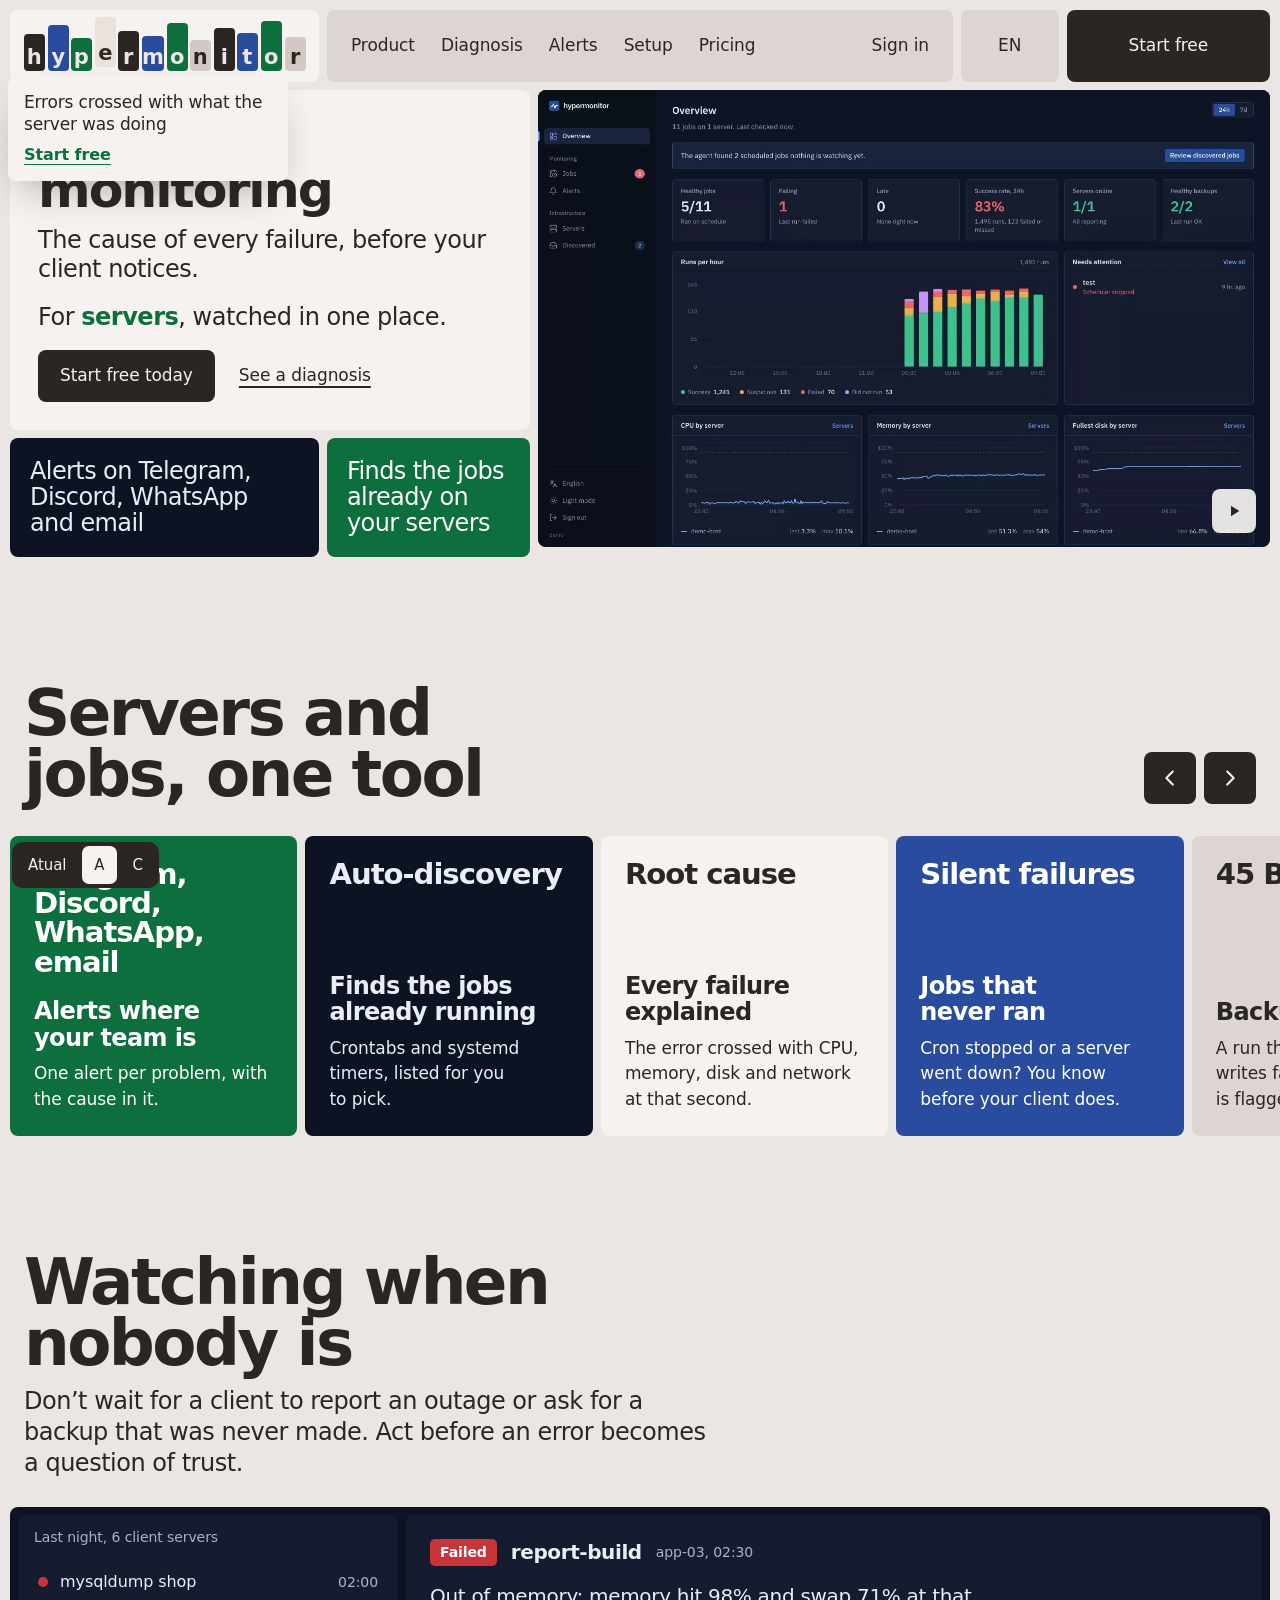
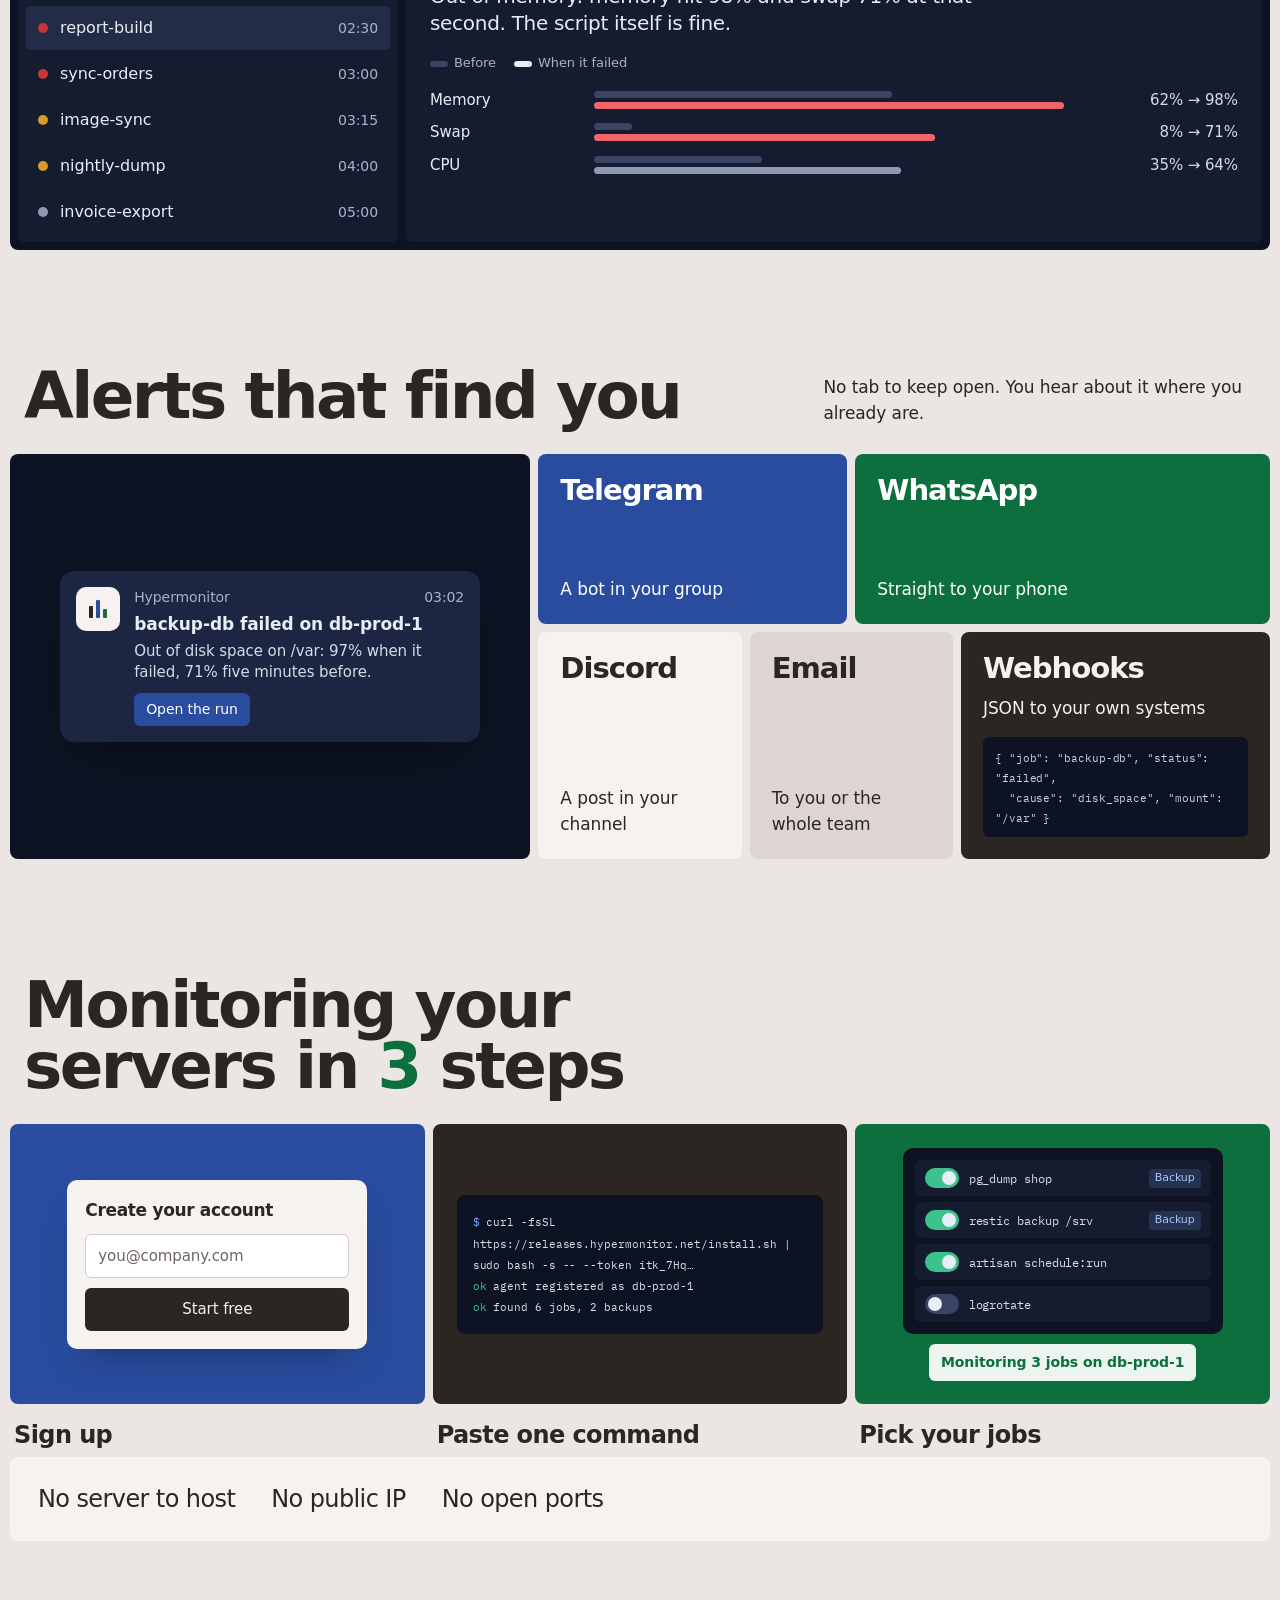
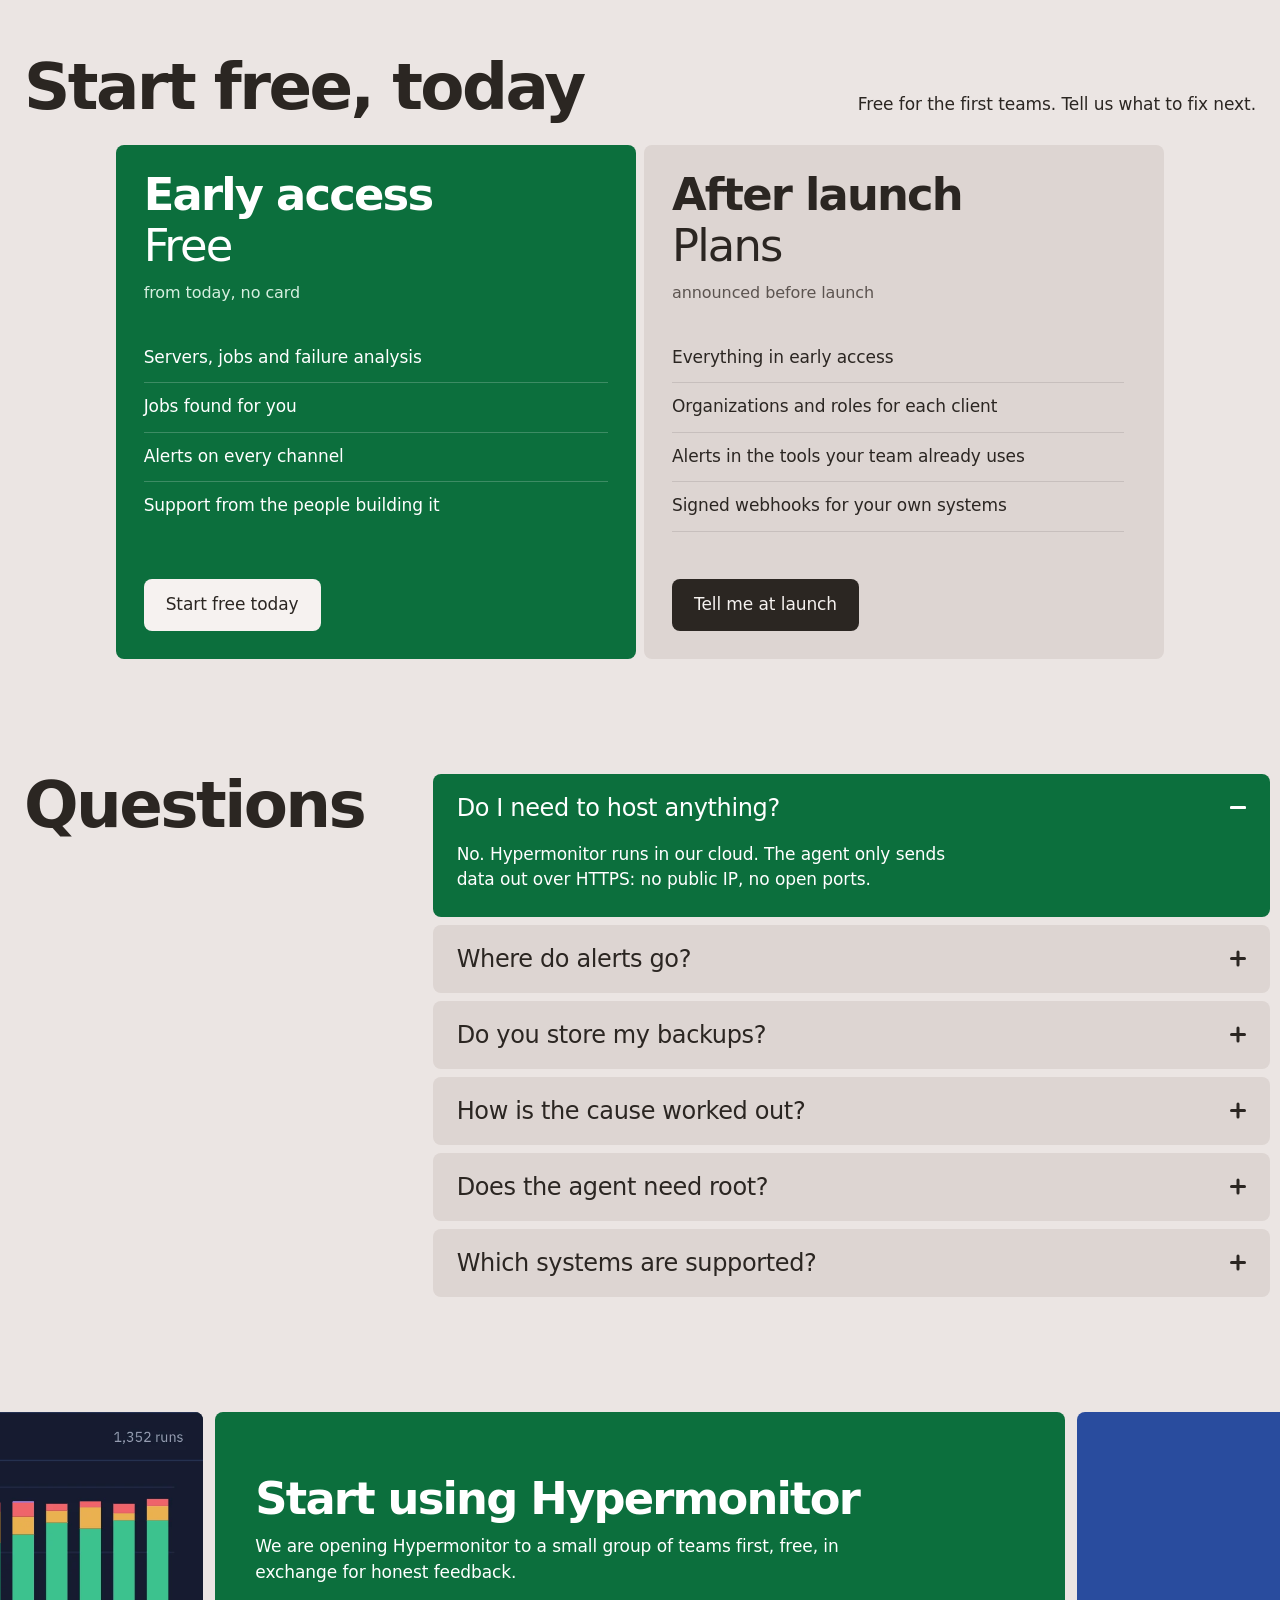
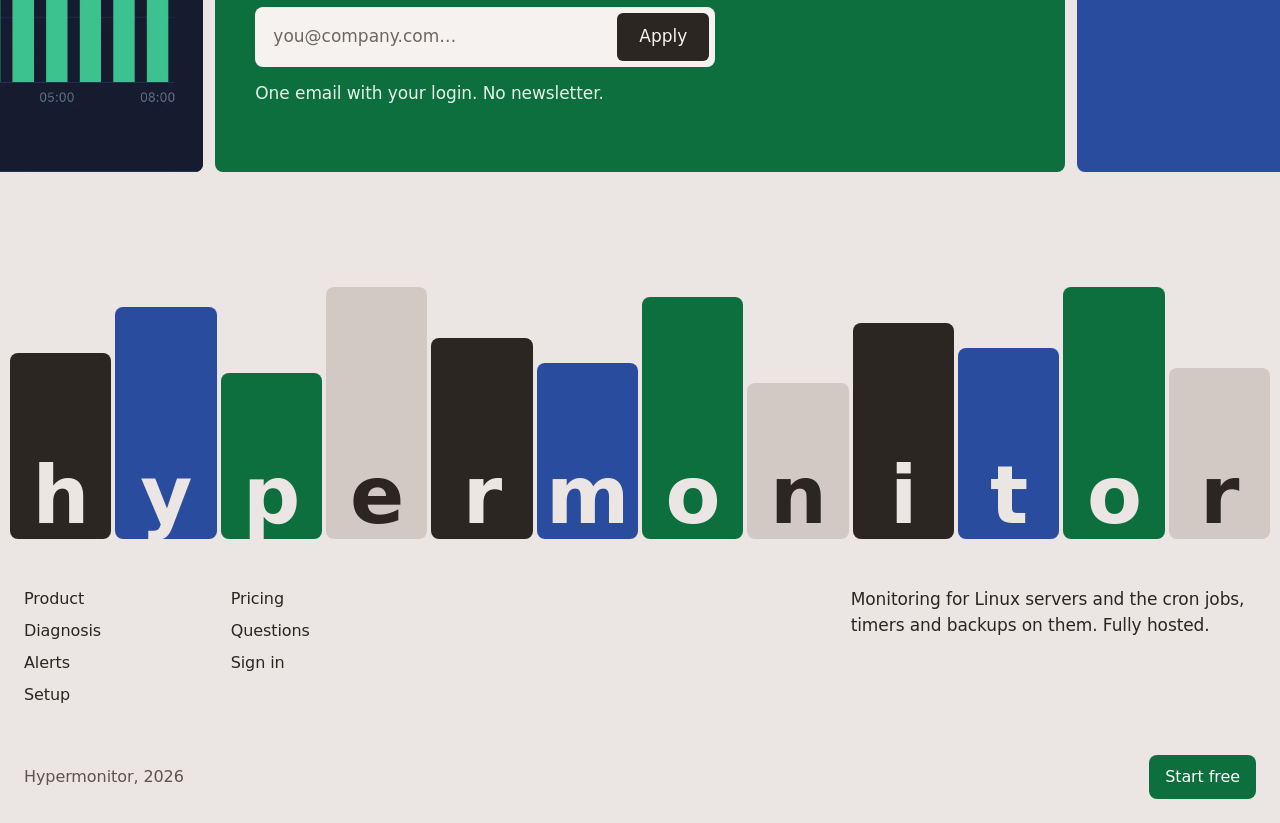
==== a/index.html @ d0857d55 "Add hero versions A and C for comparison, rework the setup title /a/ and /c/ show the block logo in " ====
<!doctype html>
<html lang="en">
<head>
  <meta charset="utf-8">
  <meta name="viewport" content="width=device-width, initial-scale=1, viewport-fit=cover">
  <title data-i18n="meta.title">Hypermonitor: server and cron monitoring that tells you why</title>
  <meta name="description" data-i18n-attr="content:meta.description" content="Hypermonitor watches your Linux servers and the cron jobs, timers and backups on them, and when a job fails it tells you why. Fully hosted, alerts wherever you are.">
  <meta name="theme-color" content="#ebe5e3">
  <meta property="og:type" content="website">
  <meta property="og:site_name" content="Hypermonitor">
  <meta property="og:url" content="https://hypermonitor.net/">
  <meta property="og:title" content="Hypermonitor: smart monitoring for servers, cron jobs and backups">
  <meta property="og:description" content="Watches your Linux servers and the cron jobs, timers and backups on them, and when a job fails it tells you why.">
  <meta property="og:image" content="https://hypermonitor.net/assets/social/og.png">
  <meta property="og:image:width" content="1200">
  <meta property="og:image:height" content="630">
  <meta property="og:image:alt" content="The hypermonitor block logo above the words Smart monitoring.">
  <meta name="twitter:card" content="summary_large_image">
  <link rel="icon" href="/assets/brand/hypermonitor-mark.svg" type="image/svg+xml">
  <link rel="canonical" href="https://hypermonitor.net/">
  <link rel="alternate" hreflang="en" href="https://hypermonitor.net/?lang=en">
  <link rel="alternate" hreflang="pt-BR" href="https://hypermonitor.net/?lang=pt-BR">
  <link rel="alternate" hreflang="es" href="https://hypermonitor.net/?lang=es">
  <link rel="alternate" hreflang="x-default" href="https://hypermonitor.net/">
  <link rel="preconnect" href="https://api.fontshare.com">
  <link rel="preconnect" href="https://cdn.fontshare.com" crossorigin>
  <link href="https://api.fontshare.com/v2/css?f[]=switzer@400,500,600&display=swap" rel="stylesheet">
  <link rel="preconnect" href="https://fonts.googleapis.com">
  <link rel="preconnect" href="https://fonts.gstatic.com" crossorigin>
  <link href="https://fonts.googleapis.com/css2?family=IBM+Plex+Mono:wght@400;500&display=swap" rel="stylesheet"><!-- taste-skill-ignore: Plex Mono is used only for literal code -->
  <link rel="stylesheet" href="/styles.css">
  <script>document.documentElement.classList.add('js')</script>
  <script src="/i18n.js"></script>
  <meta name="robots" content="noindex">
  <link rel="stylesheet" href="/assets/variants.css">
</head>
<body>
<a class="skip" href="#main" data-i18n="nav.skip">Skip to content</a>

<header class="board board--hero hv hv--a" id="top">
  <div class="t t--logo-nav">
    <div class="blocks blocks--nav" data-tip-side="below" id="hero-blocks" role="group" aria-label="Hypermonitor" translate="no">
      <button type="button" style="--i:0;--h:.74" data-tip="0">h</button><button type="button" style="--i:1;--h:.92" data-tip="1">y</button><button type="button" style="--i:2;--h:.66" data-tip="2">p</button><button type="button" style="--i:3;--h:1" data-tip="3">e</button><button type="button" style="--i:4;--h:.8" data-tip="4">r</button><button type="button" style="--i:5;--h:.7" data-tip="5">m</button><button type="button" style="--i:6;--h:.96" data-tip="6">o</button><button type="button" style="--i:7;--h:.62" data-tip="7">n</button><button type="button" style="--i:8;--h:.86" data-tip="8">i</button><button type="button" style="--i:9;--h:.76" data-tip="9">t</button><button type="button" style="--i:10;--h:1" data-tip="10">o</button><button type="button" style="--i:11;--h:.68" data-tip="11">r</button>
    </div>
    <div class="tip" id="tip" role="status" aria-live="polite" hidden>
      <p class="tip__text" id="tip-text"></p>
      <a class="tip__link" href="#start" data-i18n="cta.start">Start free</a>
    </div>
  </div>
  <nav class="t t--nav" aria-label="Main" data-i18n-attr="aria-label:nav.label">
    <a href="#features" data-i18n="nav.product">Product</a>
    <a href="#diagnosis" data-i18n="nav.diagnosis">Diagnosis</a>
    <a href="#alerts" data-i18n="nav.alerts">Alerts</a>
    <a href="#setup" data-i18n="nav.setup">Setup</a>
    <a href="#pricing" data-i18n="nav.pricing">Pricing</a>
    <a class="t--signin" href="https://app.hypermonitor.net/login" data-i18n="nav.signin">Sign in</a>
  </nav>
  <label class="t t--lang">
    <span class="sr-only" data-i18n="nav.language">Language</span>
    <select id="lang" aria-label="Language" data-i18n-attr="aria-label:nav.language">
      <option value="en">EN</option>
      <option value="pt-BR">PT</option>
      <option value="es">ES</option>
    </select>
  </label>
  <a class="t t--action" href="#start" data-i18n="cta.start">Start free</a>


  <div class="t t--intro">
    <h1 class="intro__title" data-i18n="hero.title">Smart monitoring</h1>
    <p class="intro__punch" data-i18n="hero.punch">The cause of every failure, before your client notices.</p>
    <p class="intro__sub"><span data-i18n="hero.subA">For</span> <span class="rotator" aria-hidden="true"><span class="rotator__word" id="rotator">servers</span></span><span class="sr-only" data-i18n="hero.subList">servers, scheduled jobs, timers and backups</span><span data-i18n="hero.subB">, watched in one place.</span></p>
    <div class="intro__actions">
      <a class="btn btn--ink" href="#start" data-i18n="cta.startToday">Start free today</a>
      <a class="intro__link" href="#diagnosis" data-i18n="hero.see">See a diagnosis</a>
    </div>
  </div>
  <p class="t t--dark" data-i18n="hero.one">Alerts on Telegram, Discord, WhatsApp and email</p>
  <p class="t t--accent" data-i18n="hero.two">Finds the jobs already on your servers</p>

  <figure class="t t--video">
    <video id="tour" src="/assets/video/tour.mp4" poster="/assets/video/tour-poster.webp" width="1440" height="900" autoplay muted loop playsinline preload="metadata" aria-label="A tour of Hypermonitor: the overview, a server’s metrics, the jobs list and the analysis of a failed run." data-i18n-attr="aria-label:hero.videoLabel"></video>
    <button type="button" class="video__toggle" id="tour-toggle" aria-pressed="false" data-label-pause="Pause the tour" data-label-play="Play the tour" aria-label="Pause the tour">
      <svg class="i-pause" viewBox="0 0 24 24" aria-hidden="true"><rect x="6" y="5" width="4" height="14" rx="1"/><rect x="14" y="5" width="4" height="14" rx="1"/></svg>
      <svg class="i-play" viewBox="0 0 24 24" aria-hidden="true"><path d="M8 5v14l11-7z"/></svg>
    </button>
  </figure>
</header>

<main id="main">

<section class="features" id="features" aria-labelledby="features-title">
  <div class="features__head">
    <h2 class="features__title" id="features-title" data-i18n="features.title">Servers and jobs, one tool</h2>
    <div class="carousel__nav">
      <button type="button" class="carousel__btn" data-dir="-1" aria-controls="carousel" aria-label="Previous" data-i18n-attr="aria-label:features.prev"><svg viewBox="0 0 24 24" aria-hidden="true"><path d="M15 5l-7 7 7 7"/></svg></button>
      <button type="button" class="carousel__btn" data-dir="1" aria-controls="carousel" aria-label="Next" data-i18n-attr="aria-label:features.next"><svg viewBox="0 0 24 24" aria-hidden="true"><path d="M9 5l7 7-7 7"/></svg></button>
    </div>
  </div>
  <ul class="carousel" id="carousel" tabindex="0" aria-label="Features" data-i18n-attr="aria-label:features.label">
    <li class="slide slide--accent"><p class="slide__fact" data-i18n="f1.f">Telegram, Discord, WhatsApp, email</p><h3 data-i18n="f1.t">Alerts where your team is</h3><p data-i18n="f1.d">One alert per problem, with the cause in it.</p></li>
    <li class="slide slide--night"><p class="slide__fact" data-i18n="f2.f">Auto-discovery</p><h3 data-i18n="f2.t">Finds the jobs already running</h3><p data-i18n="f2.d">Crontabs and systemd timers, listed for you to pick.</p></li>
    <li class="slide slide--paper"><p class="slide__fact" data-i18n="f3.f">Root cause</p><h3 data-i18n="f3.t">Every failure explained</h3><p data-i18n="f3.d">The error crossed with CPU, memory, disk and network at that second.</p></li>
    <li class="slide slide--navy"><p class="slide__fact" data-i18n="f4.f">Silent failures</p><h3 data-i18n="f4.t">Jobs that never ran</h3><p data-i18n="f4.d">Cron stopped or a server went down? You know before your client does.</p></li>
    <li class="slide slide--surface"><p class="slide__fact">45&nbsp;B</p><h3 data-i18n="f5.t">Backups that lie</h3><p data-i18n="f5.d">A run that exits 0 but writes far less than usual is flagged.</p></li>
    <li class="slide slide--paper"><p class="slide__fact" data-i18n="f6.f">Real time</p><h3 data-i18n="f6.t">Server health</h3><p data-i18n="f6.d">CPU, memory, swap, disk, I/O and network, with history.</p></li>
    <li class="slide slide--night"><p class="slide__fact" data-i18n="f7.f">1 login</p><h3 data-i18n="f7.t">Every client apart</h3><p data-i18n="f7.d">One organization per client, all under your login.</p></li>
    <li class="slide slide--surface"><p class="slide__fact" data-i18n="f8.f">No SSH</p><h3 data-i18n="f8.t">The output of every run</h3><p data-i18n="f8.d">Last lines, CPU time and memory of each run, in the browser.</p></li>
  </ul>
</section>

<section class="diag" id="diagnosis" aria-labelledby="diag-title">
  <div class="diag__head">
    <h2 id="diag-title" data-i18n="diag.title">Watching when nobody is</h2>
    <p class="diag__hook" data-i18n="diag.sub">Don’t wait for a client to report an outage or ask for a backup that was never made. Act before an error becomes a question of trust.</p>
  </div>
  <div class="diag__ui" data-ui>
    <div class="diag__list">
      <p class="diag__caption" data-i18n="diag.night">Last night, 6 client servers</p>
      <ul id="diag-runs" role="listbox" aria-label="Runs" data-i18n-attr="aria-label:diag.runs"></ul>
    </div>
    <div class="diag__pane" id="diag-pane" aria-live="polite"></div>
  </div>
</section>

<section class="alerts" id="alerts" aria-labelledby="alerts-title">
  <div class="alerts__head">
    <h2 id="alerts-title" data-i18n="alerts.title">Alerts that find you</h2>
    <p data-i18n="alerts.sub">No tab to keep open. You hear about it where you already are.</p>
  </div>
  <div class="alerts__board">
    <div class="t alerts__msg" data-ui>
      <div class="msg">
        <span class="msg__app" aria-hidden="true"><svg viewBox="0 0 24 24"><rect x="3" y="9" width="4" height="12" rx="1"/><rect x="10" y="3" width="4" height="18" rx="1"/><rect x="17" y="12" width="4" height="9" rx="1"/></svg></span>
        <div class="msg__body">
          <p class="msg__from">Hypermonitor <span>03:02</span></p>
          <p class="msg__title" data-i18n="alerts.msgTitle">backup-db failed on db-prod-1</p>
          <p class="msg__text" data-i18n="alerts.msgText">Out of disk space on /var: 97% when it failed, 71% five minutes before.</p>
          <span class="msg__btn" data-i18n="alerts.msgBtn">Open the run</span>
        </div>
      </div>
    </div>
    <div class="t alerts__ch alerts__ch--telegram"><p class="ch__name">Telegram</p><p data-i18n="alerts.telegram">A bot in your group</p></div>
    <div class="t alerts__ch alerts__ch--whatsapp"><p class="ch__name">WhatsApp</p><p data-i18n="alerts.whatsapp">Straight to your phone</p></div>
    <div class="t alerts__ch alerts__ch--discord"><p class="ch__name">Discord</p><p data-i18n="alerts.discord">A post in your channel</p></div>
    <div class="t alerts__ch alerts__ch--email"><p class="ch__name">Email</p><p data-i18n="alerts.email">To you or the whole team</p></div>
    <div class="t alerts__ch alerts__ch--hook">
      <p class="ch__name">Webhooks</p>
      <p data-i18n="alerts.hook">JSON to your own systems</p>
      <pre data-ui><code>{ "job": "backup-db", "status": "failed",
  "cause": "disk_space", "mount": "/var" }</code></pre>
    </div>
  </div>
</section>

<section class="setup" id="setup" aria-labelledby="setup-title">
  <div class="setup__head">
    <h2 id="setup-title" data-i18n="setup.title">Monitoring your servers in <span class="num">3</span> steps</h2>
  </div>
  <ol class="steps">
    <li class="step">
      <div class="step__art step__art--a" data-ui>
        <div class="ui-card">
          <p class="ui-card__title" data-i18n="setup.s1art">Create your account</p>
          <span class="ui-input">you@company.com</span>
          <span class="ui-btn" data-i18n="cta.startFree">Start free</span>
        </div>
      </div>
      <h3 data-i18n="setup.s1">Sign up</h3>
    </li>
    <li class="step">
      <div class="step__art step__art--b" data-ui>
        <pre class="term"><code><span class="term__p">$</span> curl -fsSL https://releases.hypermonitor.net/install.sh | sudo bash -s -- --token itk_7Hq…
<span class="term__ok">ok</span> agent registered as db-prod-1
<span class="term__ok">ok</span> found 6 jobs, 2 backups</code></pre>
      </div>
      <h3 data-i18n="setup.s2">Paste one command</h3>
    </li>
    <li class="step">
      <div class="step__art step__art--c" data-ui>
        <ul class="picks">
          <li><span class="pick on" aria-hidden="true"></span><code>pg_dump shop</code><span class="tag">Backup</span></li>
          <li><span class="pick on" aria-hidden="true"></span><code>restic backup /srv</code><span class="tag">Backup</span></li>
          <li><span class="pick on" aria-hidden="true"></span><code>artisan schedule:run</code></li>
          <li><span class="pick" aria-hidden="true"></span><code>logrotate</code></li>
        </ul>
        <p class="picks__done" data-i18n="setup.s3art">Monitoring 3 jobs on db-prod-1</p>
      </div>
      <h3 data-i18n="setup.s3">Pick your jobs</h3>
    </li>
  </ol>
  <ul class="nohost" aria-label="What you don’t need" data-i18n-attr="aria-label:setup.noLabel">
    <li data-i18n="setup.no1">No server to host</li>
    <li data-i18n="setup.no2">No public IP</li>
    <li data-i18n="setup.no3">No open ports</li>
  </ul>
</section>

<section class="pricing" id="pricing" aria-labelledby="pricing-title">
  <div class="pricing__head">
    <h2 id="pricing-title" data-i18n="pricing.title">Start free, today</h2>
    <p data-i18n="pricing.sub">Free for the first teams. Tell us what to fix next.</p>
  </div>
  <div class="plans">
    <div class="plan plan--early">
      <p class="plan__name" data-i18n="pricing.early">Early access</p>
      <p class="plan__price" data-i18n="pricing.free">Free</p>
      <p class="plan__period" data-i18n="pricing.fromToday">from today, no card</p>
      <ul class="plan__list">
        <li data-i18n="pricing.e1">Servers, jobs and failure analysis</li>
        <li data-i18n="pricing.e2">Jobs found for you</li>
        <li data-i18n="pricing.e3">Alerts on every channel</li>
        <li data-i18n="pricing.e4">Support from the people building it</li>
      </ul>
      <a class="btn btn--paper" href="#start" data-i18n="cta.startToday">Start free today</a>
    </div>
    <div class="plan plan--after">
      <p class="plan__name" data-i18n="pricing.after">After launch</p>
      <p class="plan__price" data-i18n="pricing.plans">Plans</p>
      <p class="plan__period" data-i18n="pricing.announced">announced before launch</p>
      <ul class="plan__list plan__list--scroll" tabindex="0" aria-label="What comes after launch" data-i18n-attr="aria-label:pricing.afterLabel">
        <li data-i18n="pricing.a1">Everything in early access</li>
        <li data-i18n="pricing.a2">Organizations and roles for each client</li>
        <li data-i18n="pricing.a3">Alerts in the tools your team already uses</li>
        <li data-i18n="pricing.a4">Signed webhooks for your own systems</li>
        <li data-i18n="pricing.a5">A public API</li>
        <li data-i18n="pricing.a6">AI-assisted failure analysis</li>
        <li data-i18n="pricing.a7">Longer metric and run history</li>
        <li data-i18n="pricing.a8">Reports you can send to your clients</li>
        <li data-i18n="pricing.a9">A free plan that stays</li>
      </ul>
      <a class="btn btn--ink" href="#start" data-i18n="pricing.notify">Tell me at launch</a>
    </div>
  </div>
</section>

<section class="faq" id="faq" aria-labelledby="faq-title">
  <h2 class="faq__title" id="faq-title" data-i18n="faq.title">Questions</h2>
  <div class="faq__list">
    <details class="qa" name="faq" open><summary data-i18n="faq.q1">Do I need to host anything?</summary><p data-i18n="faq.a1">No. Hypermonitor runs in our cloud. The agent only sends data out over HTTPS: no public IP, no open ports.</p></details>
    <details class="qa" name="faq"><summary data-i18n="faq.q2">Where do alerts go?</summary><p data-i18n="faq.a2">Telegram, Discord, WhatsApp, email or a webhook to your own systems. One alert per problem, not per run.</p></details>
    <details class="qa" name="faq"><summary data-i18n="faq.q3">Do you store my backups?</summary><p data-i18n="faq.a3">No. Only facts about each run: exit code, duration, size, file count and checksum.</p></details>
    <details class="qa" name="faq"><summary data-i18n="faq.q4">How is the cause worked out?</summary><p data-i18n="faq.a4">By rules you can read: the error line is matched to known failures and checked against the server’s metrics at the second it failed.</p></details>
    <details class="qa" name="faq"><summary data-i18n="faq.q5">Does the agent need root?</summary><p data-i18n="faq.a5">Only to install it as a service. Wrapping a job with <code>hmagent exec</code> does not.</p></details>
    <details class="qa" name="faq"><summary data-i18n="faq.q6">Which systems are supported?</summary><p data-i18n="faq.a6">Linux on amd64 for the agent. Ping URLs work from anything that can make an HTTP request.</p></details>
  </div>
</section>

<section class="close" id="start" aria-labelledby="start-title">
  <figure class="close__side close__side--img">
    <img src="/assets/shots/f-runs.webp" width="1517" height="604" loading="lazy" alt="" >
  </figure>
  <div class="close__main">
    <h2 id="start-title" data-i18n="close.title">Start using Hypermonitor</h2>
    <p data-i18n="close.sub">We are opening Hypermonitor to a small group of teams first, free, in exchange for honest feedback.</p>
    <form class="field" id="start-form" action="https://formspree.io/f/mrpedlnw" method="post">
      <label class="sr-only" for="start-email" data-i18n="close.email">Work email</label>
      <input id="start-email" name="email" type="email" required autocomplete="email" placeholder="you@company.com…" spellcheck="false" data-i18n-attr="placeholder:close.placeholder">
      <input class="sr-only" name="_gotcha" type="text" tabindex="-1" autocomplete="off" aria-hidden="true">
      <button type="submit" data-i18n="close.apply">Apply</button>
    </form>
    <p class="close__after" id="start-after" aria-live="polite" data-i18n="close.after">One email with your login. No newsletter.</p>
  </div>
  <div class="close__side close__side--flat"></div>
</section>

</main>

<footer class="foot">
  <p class="blocks blocks--foot" aria-label="hypermonitor" translate="no"><span style="--i:0;--h:.74">h</span><span style="--i:1;--h:.92">y</span><span style="--i:2;--h:.66">p</span><span style="--i:3;--h:1">e</span><span style="--i:4;--h:.8">r</span><span style="--i:5;--h:.7">m</span><span style="--i:6;--h:.96">o</span><span style="--i:7;--h:.62">n</span><span style="--i:8;--h:.86">i</span><span style="--i:9;--h:.76">t</span><span style="--i:10;--h:1">o</span><span style="--i:11;--h:.68">r</span></p>
  <div class="foot__links">
    <nav aria-label="Product" data-i18n-attr="aria-label:nav.product"><a href="#features" data-i18n="nav.product">Product</a><a href="#diagnosis" data-i18n="nav.diagnosis">Diagnosis</a><a href="#alerts" data-i18n="nav.alerts">Alerts</a><a href="#setup" data-i18n="nav.setup">Setup</a></nav>
    <nav aria-label="Help" data-i18n-attr="aria-label:nav.help"><a href="#pricing" data-i18n="nav.pricing">Pricing</a><a href="#faq" data-i18n="faq.title">Questions</a><a href="https://app.hypermonitor.net/login" data-i18n="nav.signin">Sign in</a></nav>
    <p class="foot__what" data-i18n="foot.what">Monitoring for Linux servers and the cron jobs, timers and backups on them. Fully hosted.</p>
  </div>
  <div class="foot__last">
    <p>Hypermonitor, 2026</p>
    <a class="btn btn--accent btn--small" href="#start" data-i18n="cta.start">Start free</a>
  </div>
</footer>

<nav class="vswitch" aria-label="Versions"><a href="/">Atual</a><a href="/a/" aria-current="page">A</a><a href="/c/">C</a></nav>
<script src="/main.js" defer></script>
</body>
</html>
---- styles.css ----
/* Hypermonitor landing. Direction: "The well-kept board" (tasteskill seed 1194518686).
   Filled tiles, 8px gaps, one radius. The block wordmark (each letter in a bar of its own height,
   like a run in a chart) is the brand mark. */

:root {
  --bg: #ebe5e3;
  --paper: #f6f2f0;
  --surface: #ddd5d2;
  --surface-2: #d2c9c5;
  --stone: #d2c9c5;
  --ink: #2b2622;
  --muted: #5c5450;
  --accent: #0c6f3d;
  --accent-strong: #095a31;
  --accent-ink: #ffffff;
  --navy: #294c9e;
  --night: #0d1322;
  --night-2: #151c30;
  --night-ink: #e9edf5;
  --red: #c9343a;
  --amber: #8f5b08;

  --step-body: 17px;
  --step-h3: 24px;
  --step-lead: clamp(1.375rem, 1.1rem + 0.9vw, 2rem);
  --step-head: clamp(2.25rem, 1.3rem + 3.4vw, 4.25rem);

  --gap: 8px;
  --edge: 10px;
  --radius: 8px;
  --section: clamp(88px, 9vw, 150px);

  --ease-out: cubic-bezier(0.22, 1, 0.36, 1);
  --t-press: 140ms;
  --t-hover: 180ms;
  --t-ui: 240ms;

  --sans: "Switzer", system-ui, -apple-system, "Segoe UI", sans-serif;
  --mono: "IBM Plex Mono", ui-monospace, "SFMono-Regular", Menlo, monospace; /* taste-skill-ignore: only literal code */
}

*, *::before, *::after { box-sizing: border-box; }
html { -webkit-text-size-adjust: 100%; scroll-behavior: smooth; -webkit-tap-highlight-color: transparent; }
body {
  margin: 0;
  background: var(--bg);
  color: var(--ink);
  font: 400 var(--step-body) / 1.5 var(--sans);
  letter-spacing: -0.005em;
  -webkit-font-smoothing: antialiased;
  touch-action: manipulation;
  overflow-x: hidden;
}
img, video { display: block; max-width: 100%; height: auto; }
h1, h2, h3, p, figure, ul, ol, pre { margin: 0; }
ul, ol { padding: 0; list-style: none; }
a { color: inherit; }
button, input, select { font: inherit; color: inherit; }
code { font-family: var(--mono); font-size: 0.9em; }
::selection { background: var(--accent); color: var(--accent-ink); }
:focus-visible { outline: 3px solid var(--navy); outline-offset: 2px; }
[id] { scroll-margin-top: 16px; }
h1, h2, h3 { font-weight: 600; letter-spacing: -0.04em; line-height: 0.95; text-wrap: balance; }
h3 { font-size: var(--step-h3); letter-spacing: -0.025em; line-height: 1.1; }
p { text-wrap: pretty; }
.sr-only { position: absolute; width: 1px; height: 1px; overflow: hidden; clip: rect(0 0 0 0); white-space: nowrap; }
.skip { position: absolute; left: -9999px; top: 8px; z-index: 10; padding: 10px 14px; border-radius: var(--radius); background: var(--ink); color: var(--paper); }
.skip:focus { left: 8px; }
main > section { padding: var(--section) var(--edge) 0; }

.t { border-radius: var(--radius); min-width: 0; }

.btn {
  display: inline-flex; align-items: center; justify-content: center;
  min-height: 52px; padding: 0 22px; border-radius: var(--radius);
  font-weight: 500; text-decoration: none; white-space: nowrap;
  transition: transform var(--t-press) var(--ease-out), background-color var(--t-hover) ease, color var(--t-hover) ease;
}
.btn:active { transform: scale(0.97); }
.btn--paper { background: var(--paper); color: var(--ink); }
.btn--ink { background: var(--ink); color: var(--paper); }
.btn--accent { background: var(--accent); color: var(--accent-ink); }
.btn--small { min-height: 44px; padding: 0 16px; }
@media (hover: hover) and (pointer: fine) {
  .btn--paper:hover { background: #ffffff; }
  .btn--ink:hover { background: #000000; }
  .btn--accent:hover { background: var(--accent-strong); }
}

/* ---------- The block wordmark ---------- */
.blocks { display: flex; align-items: flex-end; gap: 4px; height: 100%; margin: 0; letter-spacing: -0.05em; }
.blocks > span, .blocks > button {
  flex: 1; display: flex; align-items: flex-end; justify-content: center;
  height: calc(var(--h) * 100%); padding: 0 0 0.04em; border: 0;
  border-radius: var(--radius); background: var(--ink); color: var(--bg);
  font-weight: 600; line-height: 1;
}
.blocks > :nth-child(4n + 2) { background: var(--navy); }
.blocks > :nth-child(4n + 3) { background: var(--accent); }
.blocks > :nth-child(4n) { background: var(--stone); color: var(--ink); }
.blocks > button { cursor: pointer; transition: transform var(--t-ui) var(--ease-out), filter var(--t-hover) ease; }
.blocks > button.is-on { transform: translateY(-8px); filter: brightness(1.12); }
@media (hover: hover) and (pointer: fine) { .blocks > button:hover { transform: translateY(-8px); } }

.blocks--mini { height: 34px; width: 172px; gap: 2px; letter-spacing: -0.02em; }
.blocks--mini > span { border-radius: 3px; font-size: 14px; padding-bottom: 2px; }

/* ---------- Hero ---------- */
.board--hero {
  display: grid;
  grid-template-columns: repeat(12, minmax(0, 1fr));
  grid-template-rows: 60px minmax(140px, 21svh) minmax(0, 1fr) auto;
  gap: var(--gap);
  padding: var(--edge);
  height: 100svh;
  min-height: 720px;
  max-height: 1080px;
}
.t--logo { grid-column: 1 / 3; display: flex; align-items: center; padding: 0 18px; background: var(--paper); text-decoration: none; }
.t--nav { grid-column: 3 / 10; display: flex; align-items: center; gap: 26px; padding: 0 24px; background: var(--surface); }
.t--nav a { font-weight: 500; text-decoration: none; text-underline-offset: 0.3em; text-decoration-thickness: 2px; }
.t--nav .t--signin { margin-left: auto; }
@media (hover: hover) and (pointer: fine) { .t--nav a:hover { text-decoration: underline; } }
.t--lang { grid-column: 10 / 11; display: flex; background: var(--surface); }
.t--lang select { width: 100%; padding: 0 16px; border: 0; border-radius: var(--radius); background: var(--surface); color: var(--ink); font-weight: 500; cursor: pointer; appearance: none; text-align: center; }
.t--action { grid-column: 11 / 13; display: flex; align-items: center; justify-content: center; padding: 0 18px; background: var(--ink); color: var(--paper); font-weight: 500; text-decoration: none; transition: background-color var(--t-hover) ease, transform var(--t-press) var(--ease-out); }
.t--action:active { transform: scale(0.98); }
@media (hover: hover) and (pointer: fine) { .t--action:hover { background: var(--accent); } .t--lang select:hover { background: var(--surface-2); } }

.t--mark { grid-column: 1 / -1; grid-row: 2; position: relative; }
.blocks--hero > button { font-size: clamp(2rem, 0.6rem + 4.6vw, 5.75rem); }
.tip {
  position: absolute; left: 0; top: 0; z-index: 5;
  display: grid; gap: 8px; width: max-content; max-width: 280px; padding: 14px 16px;
  border-radius: var(--radius); background: var(--paper); color: var(--ink);
  box-shadow: 0 18px 40px -16px rgba(43, 38, 34, 0.45); /* taste-skill-ignore: a popover that floats over the page */
}
.tip[hidden] { display: none; }
.tip__text { font-size: var(--step-body); font-weight: 500; line-height: 1.3; letter-spacing: -0.01em; }
.tip__link { font-size: 16px; font-weight: 600; color: var(--accent); text-underline-offset: 0.25em; }

.t--intro { grid-column: 1 / 6; grid-row: 3; display: flex; flex-direction: column; gap: 18px; padding: 28px; background: var(--paper); }
.t--intro .intro__actions { margin-top: auto; }
.intro__title { font-size: clamp(2.25rem, 1rem + 2.7vw, 4rem); max-width: 14ch; }
.intro__punch { margin-top: -6px; font-size: var(--step-h3); line-height: 1.2; letter-spacing: -0.02em; font-weight: 500; max-width: 30ch; }
.intro__sub { font-size: var(--step-h3); line-height: 1.25; letter-spacing: -0.02em; max-width: 30ch; }
.rotator { display: inline-grid; vertical-align: bottom; overflow: hidden; padding-bottom: 0.08em; margin-bottom: -0.08em; }
.rotator__word { display: inline-block; font-weight: 600; color: var(--accent); white-space: nowrap; transition: transform 420ms var(--ease-out), opacity 300ms ease; }
.rotator__word.is-out { transform: translateY(-105%); opacity: 0; }
.rotator__word.is-in { transform: translateY(105%); opacity: 0; transition: none; }
.intro__actions { display: flex; flex-wrap: wrap; align-items: center; gap: 12px 24px; }
.intro__link { font-weight: 500; text-underline-offset: 0.3em; text-decoration-thickness: 2px; }
.t--dark, .t--accent { grid-row: 4; display: flex; align-items: flex-end; min-height: 108px; padding: 20px; font-size: var(--step-h3); line-height: 1.1; letter-spacing: -0.025em; font-weight: 500; }
.t--dark { grid-column: 1 / 4; background: var(--night); color: var(--night-ink); }
.t--accent { grid-column: 4 / 6; background: var(--accent); color: var(--accent-ink); }
.t--video { grid-column: 6 / 13; grid-row: 3 / 5; position: relative; overflow: hidden; background: var(--night); }
.t--video video { width: 100%; height: 100%; object-fit: cover; object-position: left top; }
.video__toggle { position: absolute; right: 14px; bottom: 14px; display: grid; place-items: center; width: 44px; height: 44px; border: 0; border-radius: var(--radius); background: rgba(246, 242, 240, 0.92); color: var(--ink); cursor: pointer; transition: transform var(--t-press) var(--ease-out), background-color var(--t-hover) ease; }
.video__toggle svg { width: 18px; height: 18px; fill: currentColor; }
.video__toggle .i-play, .video__toggle.is-paused .i-pause { display: none; }
.video__toggle.is-paused .i-play { display: block; }
.video__toggle:active { transform: scale(0.94); }
@media (hover: hover) and (pointer: fine) { .video__toggle:hover { background: #ffffff; } }

/* ---------- Features carousel ---------- */
.features__head { display: flex; align-items: end; justify-content: space-between; gap: 24px; margin: 0 0 32px; padding: 0 14px; }
.features__title { font-size: var(--step-head); max-width: 17ch; }
.carousel__nav { display: flex; gap: var(--gap); }
.carousel__btn { display: grid; place-items: center; width: 52px; height: 52px; border: 0; border-radius: var(--radius); background: var(--ink); color: var(--paper); cursor: pointer; transition: transform var(--t-press) var(--ease-out), background-color var(--t-hover) ease, opacity var(--t-hover) ease; }
.carousel__btn svg { width: 22px; height: 22px; fill: none; stroke: currentColor; stroke-width: 2.2; stroke-linecap: round; stroke-linejoin: round; }
.carousel__btn:active { transform: scale(0.95); }
.carousel__btn[disabled] { opacity: 0.35; cursor: default; }
@media (hover: hover) and (pointer: fine) { .carousel__btn:not([disabled]):hover { background: var(--accent); } }
.carousel {
  display: grid; grid-auto-flow: column; grid-auto-columns: calc((100% - 3 * var(--gap)) / 4.3);
  gap: var(--gap); overflow-x: auto; overscroll-behavior-x: contain;
  scroll-snap-type: x mandatory; scroll-padding: 0 var(--edge); scrollbar-width: none;
  margin: 0 calc(var(--edge) * -1); padding: 0 var(--edge);
}
.carousel::-webkit-scrollbar { display: none; }
.slide { scroll-snap-align: start; display: flex; flex-direction: column; gap: 10px; min-height: 300px; padding: 24px; border-radius: var(--radius); background: var(--paper); }
.slide__fact { margin-bottom: auto; font-size: var(--step-lead); font-weight: 600; letter-spacing: -0.035em; line-height: 1; }
.slide > p:not(.slide__fact) { font-size: var(--step-body); }
.slide--surface { background: var(--surface); }
.slide--night { background: var(--night); color: var(--night-ink); }
.slide--navy { background: var(--navy); color: #ffffff; }
.slide--accent { background: var(--accent); color: var(--accent-ink); }

/* ---------- Diagnosis: a compact two-pane fragment ---------- */
.diag__head { display: flex; flex-wrap: wrap; align-items: end; justify-content: space-between; gap: 12px 40px; margin-bottom: 28px; padding: 0 14px; }
.diag__head h2 { font-size: var(--step-head); max-width: 16ch; }
.diag__head .diag__hook { font-size: var(--step-h3); line-height: 1.3; letter-spacing: -0.02em; font-weight: 500; max-width: 46ch; }
[data-ui].diag__ui { display: grid; grid-template-columns: minmax(260px, 380px) minmax(0, 1fr); gap: 8px; padding: 8px; border-radius: var(--radius); background: var(--night); color: var(--night-ink); }
[data-ui] .diag__list { display: grid; align-content: start; gap: 4px; padding: 8px; border-radius: 6px; background: var(--night-2); }
[data-ui] .diag__caption { padding: 4px 8px 8px; font-size: 14px; color: #a9b3c8; }
[data-ui] .diag__list ul { display: grid; gap: 2px; }
[data-ui] .run { display: grid; grid-template-columns: 10px 1fr auto; align-items: center; gap: 12px; min-height: 44px; padding: 0 12px; border-radius: 5px; font-size: 16px; cursor: pointer; transition: background-color var(--t-hover) ease; }
[data-ui] .run[aria-selected="true"] { background: #222c47; }
[data-ui] .run__dot { width: 10px; height: 10px; border-radius: 50%; background: var(--red); }
[data-ui] .run--warn .run__dot { background: #d79a2b; }
[data-ui] .run--missed .run__dot { background: #8f9ab2; }
[data-ui] .run__time { font-size: 14px; color: #a9b3c8; font-variant-numeric: tabular-nums; }
@media (hover: hover) and (pointer: fine) { [data-ui] .run:not([aria-selected="true"]):hover { background: #1b2440; } }
[data-ui] .diag__pane { display: grid; align-content: start; gap: 16px; padding: 22px 24px; border-radius: 6px; background: var(--night-2); }
[data-ui] .pane__top { display: flex; flex-wrap: wrap; align-items: center; gap: 8px 14px; }
[data-ui] .pill { padding: 3px 10px; border-radius: 5px; font-size: 14px; font-weight: 600; color: #fff; background: var(--red); }
[data-ui] .pill--warn { background: var(--amber); }
[data-ui] .pill--missed { background: #55607a; }
[data-ui] .pane__job { font-size: 20px; font-weight: 600; letter-spacing: -0.02em; }
[data-ui] .pane__host { font-size: 14px; color: #a9b3c8; }
[data-ui] .pane__verdict { font-size: 20px; line-height: 1.35; letter-spacing: -0.015em; font-weight: 500; max-width: 46ch; min-height: 2.7em; }
[data-ui] .pane__legend { display: flex; gap: 18px; font-size: 13px; color: #a9b3c8; }
[data-ui] .lg::before { content: ""; display: inline-block; width: 18px; height: 6px; margin-right: 6px; border-radius: 3px; vertical-align: middle; background: #3a4566; }
[data-ui] .lg--at::before { background: #e9edf5; }
[data-ui] .pane__sigs { display: grid; gap: 10px; }
[data-ui] .sig { display: grid; grid-template-columns: 150px minmax(0, 1fr) 150px; align-items: center; gap: 14px; font-size: 15px; }
[data-ui] .sig__bars { display: grid; gap: 4px; }
[data-ui] .sig__bars i { display: block; height: 7px; border-radius: 4px; background: #3a4566; transition: width 600ms var(--ease-out); }
[data-ui] .sig--bad .sig__b { background: #f0646a; }
[data-ui] .sig--good .sig__b { background: #3cc28d; }
[data-ui] .sig--ok .sig__b { background: #8f9ab2; }
[data-ui] .sig__val { text-align: right; font-variant-numeric: tabular-nums; color: #d5dbe7; white-space: nowrap; }

/* ---------- Alerts and integrations ---------- */
.alerts__head { display: flex; flex-wrap: wrap; align-items: end; justify-content: space-between; gap: 12px 40px; margin-bottom: 28px; padding: 0 14px; }
.alerts__head h2 { font-size: var(--step-head); max-width: 15ch; }
.alerts__head p { font-size: var(--step-body); max-width: 40ch; }
.alerts__board { display: grid; grid-template-columns: repeat(12, minmax(0, 1fr)); grid-auto-rows: minmax(170px, auto); gap: var(--gap); }
.alerts__msg { grid-column: 1 / 6; grid-row: 1 / 3; display: grid; place-items: center; padding: 28px; background: var(--night); }
[data-ui] .msg { display: grid; grid-template-columns: 44px 1fr; gap: 14px; width: min(100%, 420px); padding: 16px; border-radius: 14px; background: #1c2541; color: var(--night-ink); box-shadow: 0 20px 50px -24px rgba(0, 0, 0, 0.6); }
[data-ui] .msg__app { display: grid; place-items: center; width: 44px; height: 44px; border-radius: 10px; background: var(--paper); }
[data-ui] .msg__app svg { width: 24px; height: 24px; }
[data-ui] .msg__app rect:nth-child(1) { fill: var(--ink); }
[data-ui] .msg__app rect:nth-child(2) { fill: var(--navy); }
[data-ui] .msg__app rect:nth-child(3) { fill: var(--accent); }
[data-ui] .msg__body { display: grid; gap: 4px; }
[data-ui] .msg__from { display: flex; justify-content: space-between; font-size: 14px; color: #a9b3c8; }
[data-ui] .msg__title { font-size: 17px; font-weight: 600; }
[data-ui] .msg__text { font-size: 15px; line-height: 1.4; color: #d5dbe7; }
[data-ui] .msg__btn { justify-self: start; margin-top: 6px; padding: 6px 12px; border-radius: 6px; background: var(--navy); color: #fff; font-size: 14px; font-weight: 500; }
.alerts__ch { display: flex; flex-direction: column; justify-content: space-between; gap: 12px; padding: 22px; }
.ch__name { font-size: var(--step-lead); font-weight: 600; letter-spacing: -0.035em; line-height: 1; }
.alerts__ch > p:not(.ch__name) { font-size: var(--step-body); }
.alerts__ch--telegram { grid-column: 6 / 9; background: var(--navy); color: #fff; }
.alerts__ch--whatsapp { grid-column: 9 / 13; background: var(--accent); color: var(--accent-ink); }
.alerts__ch--discord { grid-column: 6 / 8; background: var(--paper); }
.alerts__ch--email { grid-column: 8 / 10; background: var(--surface); }
.alerts__ch--hook { grid-column: 10 / 13; background: var(--ink); color: var(--paper); }
[data-ui].alerts__ch--hook pre, .alerts__ch--hook pre { margin-top: 4px; padding: 10px 12px; border-radius: 6px; background: var(--night); color: #c8d2e6; font-family: var(--mono); font-size: 12.5px; line-height: 1.6; white-space: pre-wrap; overflow-wrap: anywhere; }

/* ---------- Setup in 3 steps ---------- */
.setup__head { display: flex; flex-wrap: wrap; align-items: end; justify-content: space-between; gap: 12px 40px; margin-bottom: 28px; padding: 0 14px; }
.setup__head h2 { font-size: var(--step-head); max-width: 22ch; }
.setup__head .num { color: var(--accent); }
.steps { display: grid; grid-template-columns: repeat(3, minmax(0, 1fr)); gap: var(--gap); }
.step { display: grid; align-content: start; gap: 10px; }
.step__art { display: grid; place-items: center; height: 280px; padding: 24px; border-radius: var(--radius); overflow: hidden; }
.step__art--a { background: var(--navy); }
.step__art--b { background: var(--ink); }
.step__art--c { background: var(--accent); }
.step h3 { margin: 8px 0 0 4px; }
.step > p { margin-left: 4px; font-size: var(--step-body); }
[data-ui] .ui-card { display: grid; gap: 10px; width: min(100%, 300px); padding: 18px; border-radius: 10px; background: var(--paper); color: var(--ink); box-shadow: 0 20px 40px -24px rgba(0, 0, 0, 0.5); }
[data-ui] .ui-card__title { font-size: 17px; font-weight: 600; letter-spacing: -0.02em; }
[data-ui] .ui-input { padding: 10px 12px; border-radius: 6px; background: #fff; border: 1px solid #d2c9c5; font-size: 15px; color: #6f6661; }
[data-ui] .ui-btn { padding: 10px 12px; border-radius: 6px; background: var(--ink); color: var(--paper); font-size: 15px; font-weight: 500; text-align: center; }
[data-ui] .term, .step__art--b pre { width: 100%; margin: 0; padding: 16px; border-radius: 8px; background: var(--night); color: #d9dfeb; font-family: var(--mono); font-size: 12.5px; line-height: 1.7; white-space: pre-wrap; overflow-wrap: anywhere; }
[data-ui] .term__p { color: #7aa2ff; }
[data-ui] .term__ok { color: #3cc28d; }
[data-ui] .picks { display: grid; gap: 6px; width: min(100%, 320px); padding: 12px; border-radius: 10px; background: var(--night); }
[data-ui] .picks li { display: grid; grid-template-columns: 34px 1fr auto; align-items: center; gap: 10px; padding: 8px 10px; border-radius: 6px; background: var(--night-2); color: #d9dfeb; font-size: 13px; }
[data-ui] .picks code { overflow: hidden; text-overflow: ellipsis; white-space: nowrap; }
[data-ui] .pick { position: relative; width: 34px; height: 20px; border-radius: 10px; background: #3a4566; }
[data-ui] .pick::after { content: ""; position: absolute; left: 3px; top: 3px; width: 14px; height: 14px; border-radius: 50%; background: #e9edf5; }
[data-ui] .pick.on { background: #3cc28d; }
[data-ui] .pick.on::after { left: 17px; }
[data-ui] .tag { padding: 1px 6px; border-radius: 4px; background: rgba(122, 162, 255, 0.16); color: #a9c3ff; font-size: 11px; font-weight: 500; font-family: var(--sans); }
[data-ui] .picks__done { margin-top: 10px; padding: 8px 12px; border-radius: 6px; background: rgba(255, 255, 255, 0.92); color: var(--accent); font-size: 14px; font-weight: 600; text-align: center; }
.nohost { display: flex; flex-wrap: wrap; gap: 12px 36px; margin-top: var(--gap); padding: 24px 28px; border-radius: var(--radius); background: var(--paper); }
.nohost li { font-size: var(--step-h3); font-weight: 500; letter-spacing: -0.025em; }

/* ---------- Pricing ---------- */
.pricing__head { display: flex; flex-wrap: wrap; align-items: end; justify-content: space-between; gap: 12px 40px; margin-bottom: 28px; padding: 0 14px; }
.pricing__head h2 { font-size: var(--step-head); }
.pricing__head p { font-size: var(--step-body); max-width: 40ch; }
.plans { display: grid; grid-template-columns: repeat(12, minmax(0, 1fr)); gap: var(--gap); }
.plan { display: flex; flex-direction: column; gap: 6px; padding: 28px; border-radius: var(--radius); }
.plan--early { grid-column: 2 / 7; background: var(--accent); color: var(--accent-ink); }
.plan--after { grid-column: 7 / 12; background: var(--surface); }
.plan__name, .plan__price { font-size: clamp(2rem, 1.2rem + 2vw, 3rem); letter-spacing: -0.04em; line-height: 1; }
.plan__name { font-weight: 600; }
.plan__period { margin-top: 6px; font-size: 16px; color: var(--muted); }
.plan--early .plan__period { color: #d6efe0; }
.plan__list { display: grid; gap: 0; margin: 22px 0 26px; }
.plan__list li { padding: 12px 0; font-size: var(--step-body); }
.plan__list li + li { box-shadow: inset 0 1px 0 rgba(43, 38, 34, 0.12); } /* taste-skill-ignore: rows of a list, like a table */
.plan--early .plan__list li + li { box-shadow: inset 0 1px 0 rgba(255, 255, 255, 0.2); } /* taste-skill-ignore: rows of a list, like a table */
.plan__list--scroll { max-height: 214px; overflow-y: auto; overscroll-behavior: contain; padding-right: 12px; scrollbar-width: thin; scrollbar-color: var(--ink) transparent; }
.plan__list--scroll:focus-visible { outline-offset: 4px; }
.plan .btn { margin-top: auto; align-self: flex-start; }

/* ---------- Questions ---------- */
.faq { display: grid; grid-template-columns: repeat(12, minmax(0, 1fr)); gap: var(--gap); align-items: start; }
.faq__title { grid-column: 1 / 5; position: sticky; top: 24px; font-size: var(--step-head); margin-left: 14px; }
.faq__list { grid-column: 5 / 13; display: grid; gap: var(--gap); }
.qa { border-radius: var(--radius); background: var(--surface); transition: background-color var(--t-ui) ease, color var(--t-ui) ease; }
.qa summary { position: relative; display: flex; align-items: center; min-height: 68px; padding: 16px 64px 16px 24px; font-size: var(--step-h3); font-weight: 500; letter-spacing: -0.015em; cursor: pointer; list-style: none; }
.qa summary::-webkit-details-marker { display: none; }
.qa summary::before, .qa summary::after { content: ""; position: absolute; right: 24px; top: 50%; width: 16px; height: 3px; margin-top: -1.5px; border-radius: 2px; background: currentColor; transition: transform var(--t-ui) var(--ease-out); }
.qa summary::after { transform: rotate(90deg); }
.qa[open] { background: var(--accent); color: var(--accent-ink); }
.qa[open] summary::after { transform: rotate(0deg); }
.qa p { padding: 0 24px 24px; max-width: 52ch; font-size: var(--step-body); }
@media (hover: hover) and (pointer: fine) { .qa:not([open]) summary:hover { background: var(--surface-2); border-radius: var(--radius); } }

/* ---------- Close ---------- */
.close { display: grid; grid-template-columns: repeat(12, minmax(0, 1fr)); gap: 12px; padding-left: 0 !important; padding-right: 0 !important; overflow: hidden; }
.close__side, .close__main { height: 360px; border-radius: var(--radius); overflow: hidden; }
.close__side--img { grid-column: 1 / 3; margin-left: -40px; background: var(--night); }
.close__side--img img { width: 100%; height: 100%; object-fit: cover; object-position: right top; }
.close__main { grid-column: 3 / 11; display: flex; flex-direction: column; justify-content: center; gap: 14px; padding: 40px; background: var(--accent); color: var(--accent-ink); }
.close__main h2 { font-size: clamp(2rem, 1.2rem + 2vw, 3rem); }
.close__main > p { max-width: 54ch; font-size: var(--step-body); }
.close__side--flat { grid-column: 11 / 13; margin-right: -40px; background: var(--navy); }
.field { display: flex; width: min(100%, 460px); margin-top: 8px; padding: 6px; border-radius: var(--radius); background: var(--paper); }
.field input { flex: 1; min-width: 0; padding: 0 12px; border: 0; background: transparent; color: var(--ink); font-size: var(--step-body); }
.field input::placeholder { color: #6f6661; }
.field input:focus-visible { outline: none; }
.field:focus-within { outline: 3px solid var(--night); outline-offset: 2px; }
.field button { min-height: 48px; padding: 0 22px; border: 0; border-radius: 6px; background: var(--ink); color: var(--paper); font-weight: 500; cursor: pointer; transition: transform var(--t-press) var(--ease-out), background-color var(--t-hover) ease; }
.field button:active { transform: scale(0.97); }
@media (hover: hover) and (pointer: fine) { .field button:hover { background: #000; } }
.close__after { font-size: 16px; color: #e3f3ea; }
.close__after a { color: inherit; text-decoration: underline; text-underline-offset: 3px; }
.field button:disabled { cursor: progress; opacity: .7; }

/* ---------- Footer ---------- */
.foot { padding: var(--section) var(--edge) calc(24px + env(safe-area-inset-bottom)); }
.blocks--foot { height: 28svh; min-height: 200px; }
.blocks--foot > span { font-size: clamp(2.5rem, 1rem + 5vw, 6.5rem); }
.foot__links { display: grid; grid-template-columns: repeat(12, minmax(0, 1fr)); gap: var(--gap); margin-top: 48px; padding: 0 14px; }
.foot__links nav { display: grid; gap: 8px; align-content: start; }
.foot__links nav:nth-child(1) { grid-column: 1 / 3; }
.foot__links nav:nth-child(2) { grid-column: 3 / 5; }
.foot__links a { font-size: 16px; text-decoration-color: transparent; text-underline-offset: 0.25em; transition: text-decoration-color var(--t-hover) ease; }
@media (hover: hover) and (pointer: fine) { .foot__links a:hover { text-decoration-color: currentColor; } }
.foot__what { grid-column: 9 / 13; font-size: var(--step-body); max-width: 40ch; }
.foot__last { display: flex; align-items: center; justify-content: space-between; margin-top: 48px; padding: 0 14px; font-size: 16px; color: var(--muted); }

/* ---------- Motion ---------- */
@media (prefers-reduced-motion: no-preference) {
  .js .blocks--hero > button { scale: 1 0.12; transform-origin: bottom; animation: bar-up 900ms var(--ease-out) forwards; animation-delay: calc(var(--i, 0) * 45ms + 100ms); }
  .js .blocks--foot > span { scale: 1 0.12; transform-origin: bottom; transition: scale 800ms var(--ease-out); transition-delay: calc(var(--i, 0) * 40ms); }
  .js .blocks--foot.is-in > span { scale: 1 1; }
  .js .t--intro, .js .t--dark, .js .t--accent, .js .t--video { opacity: 0; transform: translateY(16px); animation: rise 700ms var(--ease-out) forwards; }
  .js .t--intro { animation-delay: 380ms; }
  .js .t--video { animation-delay: 460ms; }
  .js .t--dark { animation-delay: 540ms; }
  .js .t--accent { animation-delay: 620ms; }
  .js .slide { opacity: 0; transform: translateX(40px); transition: opacity 600ms var(--ease-out), transform 800ms var(--ease-out); }
  .js .slide:nth-child(2) { transition-delay: 70ms; }
  .js .slide:nth-child(3) { transition-delay: 140ms; }
  .js .slide:nth-child(n + 4) { transition-delay: 210ms; }
  .js .carousel.is-in .slide { opacity: 1; transform: none; }
  .js .diag__ui, .js .alerts__board > *, .js .steps > * { opacity: 0; transform: translateY(24px); transition: opacity 700ms var(--ease-out), transform 900ms var(--ease-out); }
  .js .diag.is-in .diag__ui { opacity: 1; transform: none; }
  .js .alerts__board.is-in > *, .js .steps.is-in > * { opacity: 1; transform: none; }
  .js .alerts__board > :nth-child(2), .js .steps > :nth-child(2) { transition-delay: 80ms; }
  .js .alerts__board > :nth-child(3), .js .steps > :nth-child(3) { transition-delay: 160ms; }
  .js .alerts__board > :nth-child(n + 4) { transition-delay: 240ms; }
}
@keyframes bar-up { to { scale: 1 1; } }
@keyframes rise { to { opacity: 1; transform: none; } }

/* ---------- Tablet ---------- */
@media (max-width: 1100px) {
  .board--hero { grid-template-rows: 60px minmax(120px, 16svh) auto auto auto; height: auto; max-height: none; }
  .t--logo { grid-column: 1 / 4; }
  .t--nav { grid-column: 4 / 10; gap: 18px; padding: 0 18px; }
  .t--nav .t--signin { display: none; }
  .t--intro { grid-column: 1 / 8; }
  .t--dark { grid-column: 8 / 13; grid-row: 3; }
  .t--accent { display: none; }
  .t--video { grid-column: 1 / -1; grid-row: 4; aspect-ratio: 16 / 10; }
  .carousel { grid-auto-columns: calc((100% - var(--gap)) / 2.4); }
  [data-ui].diag__ui { grid-template-columns: 1fr; }
  .alerts__msg { grid-column: 1 / -1; grid-row: auto; }
  .alerts__ch--telegram, .alerts__ch--email { grid-column: span 7; }
  .alerts__ch--whatsapp, .alerts__ch--discord { grid-column: span 5; }
  .alerts__ch--hook { grid-column: 1 / -1; }
  .plan--early { grid-column: 1 / 7; }
  .plan--after { grid-column: 7 / 13; }
}

/* ---------- Phone ---------- */
@media (max-width: 760px) {
  :root { --edge: 6px; --gap: 6px; }
  .board--hero { grid-template-columns: repeat(4, minmax(0, 1fr)); grid-template-rows: 56px 22svh auto auto auto; }
  .t--logo { grid-column: 1 / 3; padding: 0 12px; }
  .blocks--mini { width: 150px; height: 30px; }
  .blocks--mini > span { font-size: 12px; }
  .t--nav { display: none; }
  .t--lang { grid-column: 3 / 4; }
  .t--action { grid-column: 4 / 5; padding: 0 8px; font-size: 15px; text-align: center; }
  .t--mark { grid-row: 2; }
  .blocks { gap: 3px; }
  .blocks > span, .blocks > button { border-radius: 4px; }
  .blocks--hero > button { font-size: 9vw; }
  .t--intro { grid-column: 1 / -1; grid-row: 3; padding: 20px; }
  .t--dark { grid-column: 1 / -1; grid-row: 4; min-height: 0; }
  .t--video { grid-column: 1 / -1; grid-row: 5; }
  .tip { max-width: 240px; }

  .features__head { padding: 0 10px; }
  .carousel { grid-auto-columns: 78%; }
  .slide { min-height: 240px; padding: 20px; }

  .diag__head, .alerts__head, .setup__head, .pricing__head { padding: 0 10px; }
  [data-ui] .diag__pane { padding: 18px; }
  [data-ui] .sig { grid-template-columns: 1fr auto; gap: 6px 10px; }
  [data-ui] .sig__bars { grid-column: 1 / -1; grid-row: 2; }
  [data-ui] .pane__verdict { font-size: 18px; }

  .alerts__board { grid-auto-rows: auto; }
  .alerts__ch--telegram, .alerts__ch--whatsapp, .alerts__ch--discord, .alerts__ch--email { grid-column: span 12; min-height: 0; }
  .alerts__msg { padding: 16px; }

  .steps { grid-template-columns: 1fr; gap: 20px; }
  .step__art { height: auto; min-height: 220px; }
  .nohost { gap: 10px 24px; padding: 20px; }
  .nohost li { font-size: 19px; }

  .plan--early, .plan--after { grid-column: 1 / -1; padding: 22px; }
  .plan .btn { align-self: stretch; }
  .plan__list--scroll { max-height: none; overflow: visible; padding-right: 0; }
  .diag__head .diag__hook { font-size: 19px; }

  .faq { display: block; }
  .faq__title { position: static; margin: 0 0 20px 10px; }
  .qa summary { font-size: 18px; min-height: 60px; padding: 14px 56px 14px 18px; }
  .qa p { padding: 0 18px 20px; font-size: 16px; }

  .close { grid-template-columns: 1fr 1fr; gap: 6px; padding-left: var(--edge) !important; padding-right: var(--edge) !important; }
  .close__main { grid-column: 1 / -1; grid-row: 1; height: auto; padding: 28px 20px; }
  .close__main h2 { font-size: 28px; }
  .close__side { grid-row: 2; height: 110px; margin: 0 !important; }
  .close__side--img { grid-column: 1 / 2; }
  .close__side--flat { grid-column: 2 / 3; }
  .field { flex-direction: column; gap: 6px; }
  .field input { min-height: 48px; }

  .blocks--foot { height: 20svh; min-height: 140px; }
  .blocks--foot > span { font-size: 9vw; }
  .foot__links { grid-template-columns: 1fr 1fr; padding: 0 6px; }
  .foot__links nav:nth-child(1), .foot__links nav:nth-child(2) { grid-column: auto; }
  .foot__what { grid-column: 1 / -1; margin-top: 16px; }
  .foot__last { padding: 0 6px; }
}

@media (prefers-reduced-motion: reduce) {
  html { scroll-behavior: auto; }
  *, *::before, *::after { transition-duration: 0.01ms !important; animation-duration: 0.01ms !important; }
}
---- assets/variants.css ----
/* Hero versions with the block logo in the top bar, published at /a/ and /c/ for comparison. Source: internal/variants/variants.css. */

.hv { grid-template-rows: 72px auto auto; height: auto; min-height: 0; max-height: none; }
.hv .t--video { aspect-ratio: 16 / 10; }
.t--logo-nav { grid-column: 1 / 4; position: relative; display: flex; align-items: center; padding: 0 14px; background: var(--paper); }
.hv .t--nav { grid-column: 4 / 10; }
.blocks--nav { height: 50px; width: 100%; gap: 3px; letter-spacing: -0.03em; }
.blocks--nav > button { border-radius: 4px; font-size: 21px; padding-bottom: 3px; }
.blocks--nav > button.is-on { transform: translateY(-4px); }
@media (hover: hover) and (pointer: fine) { .blocks--nav > button:hover { transform: translateY(-4px); } }
@media (prefers-reduced-motion: no-preference) {
  .js .blocks--nav > button { scale: 1 0.12; transform-origin: bottom; animation: bar-up 800ms var(--ease-out) forwards; animation-delay: calc(var(--i, 0) * 40ms + 100ms); }
}

/* A: the current layout without the big logo row; the video keeps its own proportion */
.hv--a .t--intro { grid-row: 2; }
.hv--a .t--dark, .hv--a .t--accent { grid-row: 3; }
.hv--a .t--video { grid-row: 2 / 4; }

/* B: a wide statement across the top, the video below with the two claims beside it */
.hv--b { grid-template-rows: 72px auto auto auto; }
.hv--b .t--intro { grid-column: 1 / -1; grid-row: 2; display: grid; grid-template-columns: minmax(0, 1.35fr) minmax(0, 1fr); align-items: end; gap: 14px 48px; padding: 32px; }
.hv--b .intro__title { grid-column: 1; grid-row: 1 / span 3; max-width: 11ch; font-size: clamp(3rem, 0.8rem + 5vw, 7rem); }
.hv--b .t--intro > :not(.intro__title) { grid-column: 2; }
.hv--b .intro__punch { margin-top: 0; }
.hv--b .t--intro .intro__actions { margin-top: 10px; }
.hv--b .t--video { grid-column: 1 / 10; grid-row: 3 / 5; }
.hv--b .t--dark { grid-column: 10 / 13; grid-row: 3; min-height: 0; }
.hv--b .t--accent { grid-column: 10 / 13; grid-row: 4; min-height: 0; }

/* C: centered and conventional, text on top and the video below */
.hv--c { grid-template-rows: 72px auto auto auto; }
.hv--c .t--intro { grid-column: 1 / -1; grid-row: 2; align-items: center; text-align: center; gap: 14px; padding: 56px 32px 40px; background: transparent; }
.hv--c .intro__title { max-width: none; font-size: clamp(2.75rem, 1rem + 4vw, 5.5rem); }
.hv--c .intro__punch, .hv--c .intro__sub { max-width: 40ch; }
.hv--c .t--intro .intro__actions { justify-content: center; margin-top: 12px; }
.hv--c .t--video { grid-column: 2 / 12; grid-row: 3; }
.hv--c .t--dark { grid-column: 2 / 7; grid-row: 4; min-height: 0; }
.hv--c .t--accent { grid-column: 7 / 12; grid-row: 4; min-height: 0; }

@media (max-width: 1100px) {
  .hv, .hv--b, .hv--c { grid-template-rows: 64px auto auto; }
  .t--logo-nav { grid-column: 1 / 5; }
  .hv .t--nav { grid-column: 5 / 10; }
  .hv .t--intro { grid-column: 1 / 8; grid-row: 2; display: flex; padding: 28px; align-items: stretch; text-align: left; background: var(--paper); }
  .hv .t--intro .intro__actions { justify-content: flex-start; }
  .hv .intro__title { font-size: clamp(2.25rem, 1rem + 2.7vw, 4rem); max-width: 14ch; }
  .hv .t--dark { grid-column: 8 / 13; grid-row: 2; min-height: 0; }
  .hv .t--accent { display: none; }
  .hv .t--video { grid-column: 1 / -1; grid-row: 3; }
}
@media (max-width: 760px) {
  .hv, .hv--b, .hv--c { grid-template-rows: 56px auto auto auto; }
  .t--logo-nav { grid-column: 1 / 3; padding: 0 10px; }
  .blocks--nav { height: 38px; gap: 2px; }
  .blocks--nav > button { font-size: 14px; border-radius: 3px; padding-bottom: 2px; }
  .hv .t--intro { grid-column: 1 / -1; grid-row: 2; padding: 20px; }
  .hv .t--dark { grid-column: 1 / -1; grid-row: 3; }
  .hv .t--video { grid-row: 4; }
}

/* Switcher between the versions, only on the comparison pages */
.vswitch { position: fixed; left: 12px; bottom: 12px; z-index: 20; display: flex; gap: 4px; padding: 4px; border-radius: 10px; background: var(--ink); }
.vswitch a { padding: 8px 12px; border-radius: 7px; color: var(--paper); font-size: 15px; font-weight: 500; text-decoration: none; }
.vswitch a[aria-current="page"] { background: var(--paper); color: var(--ink); }
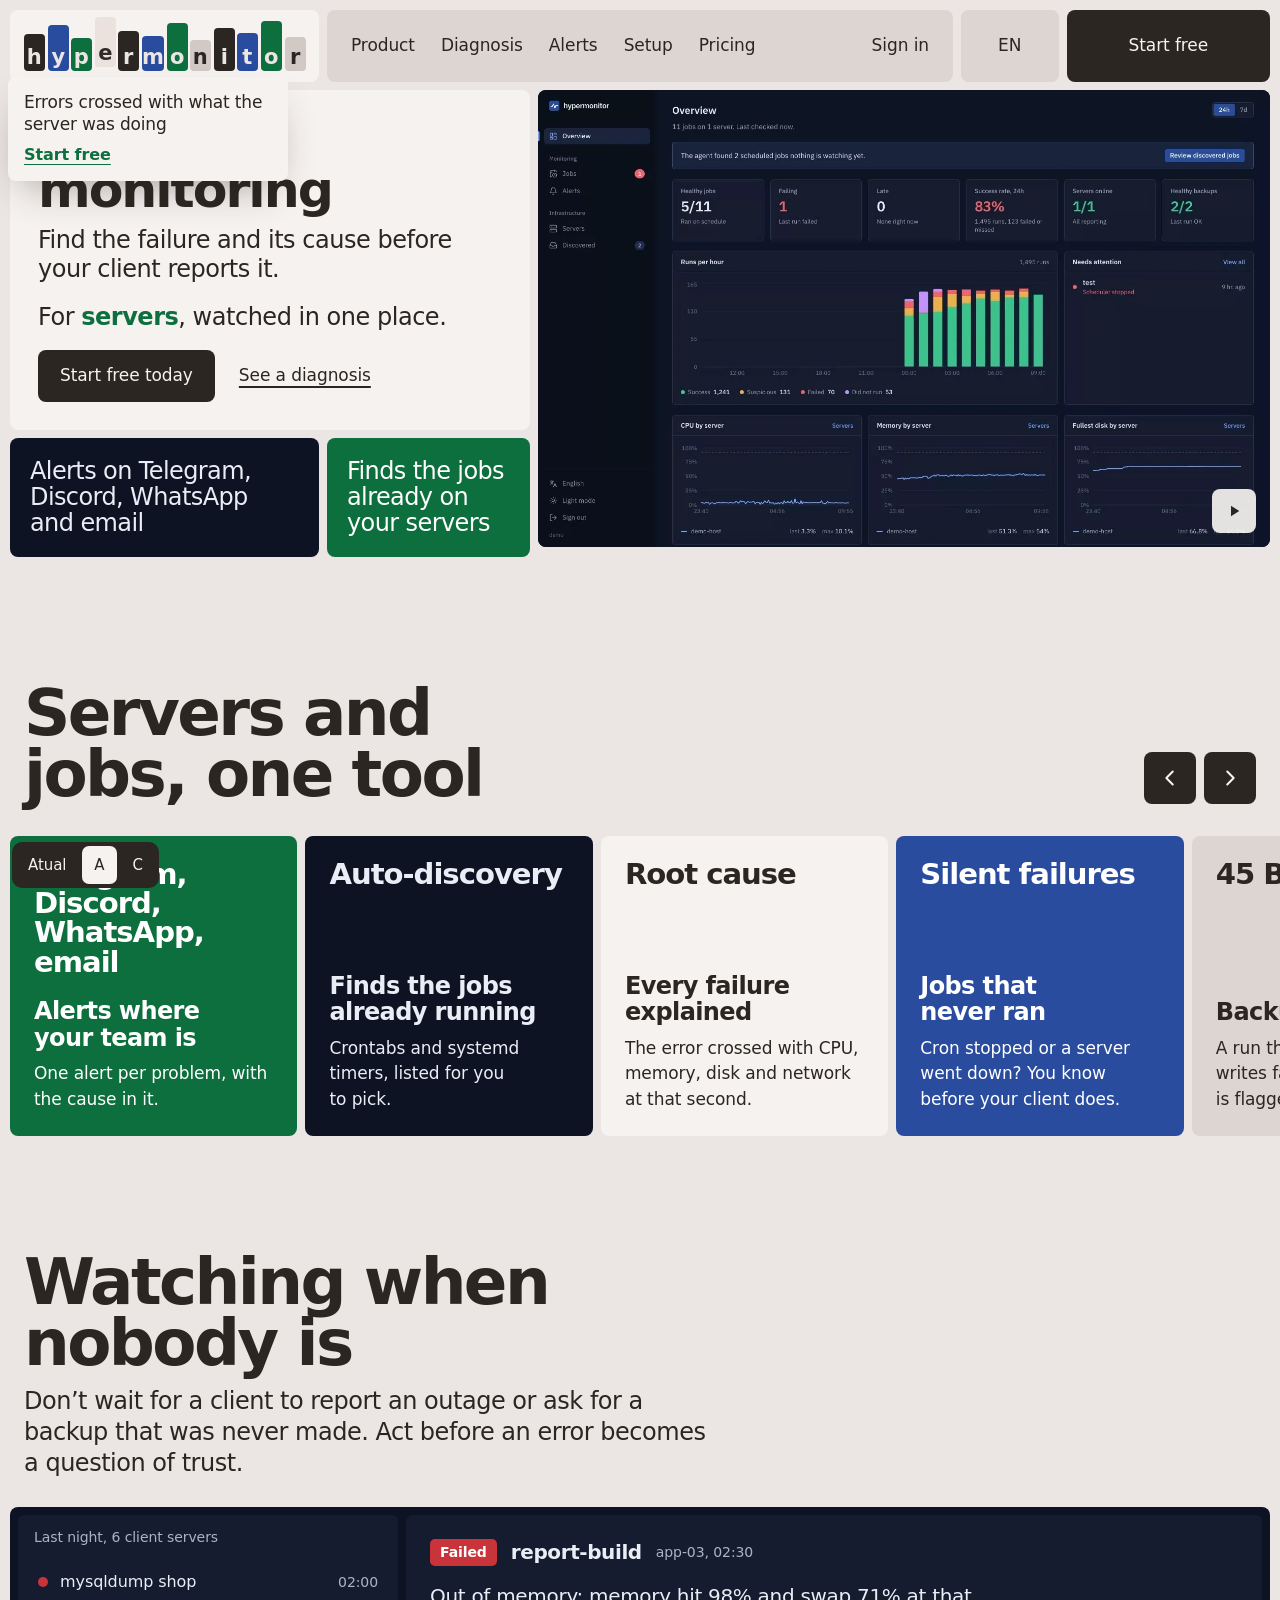
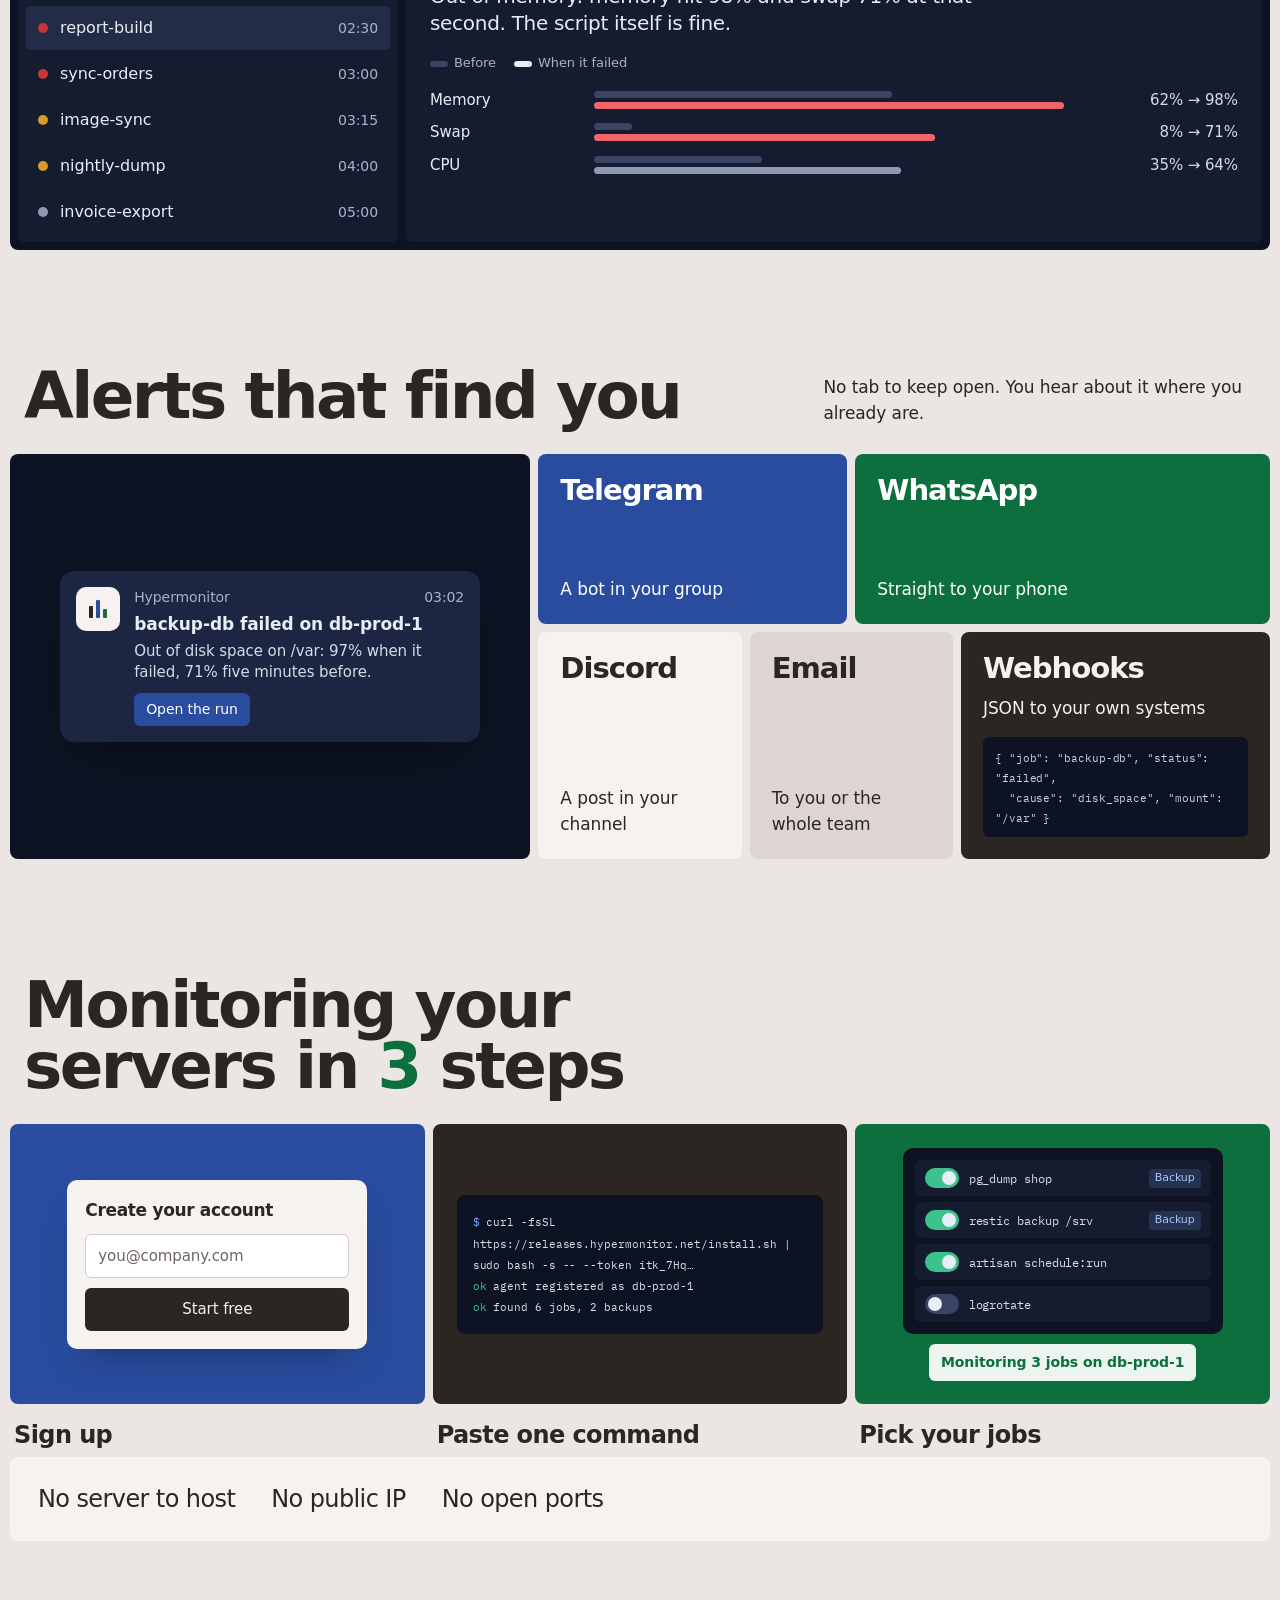
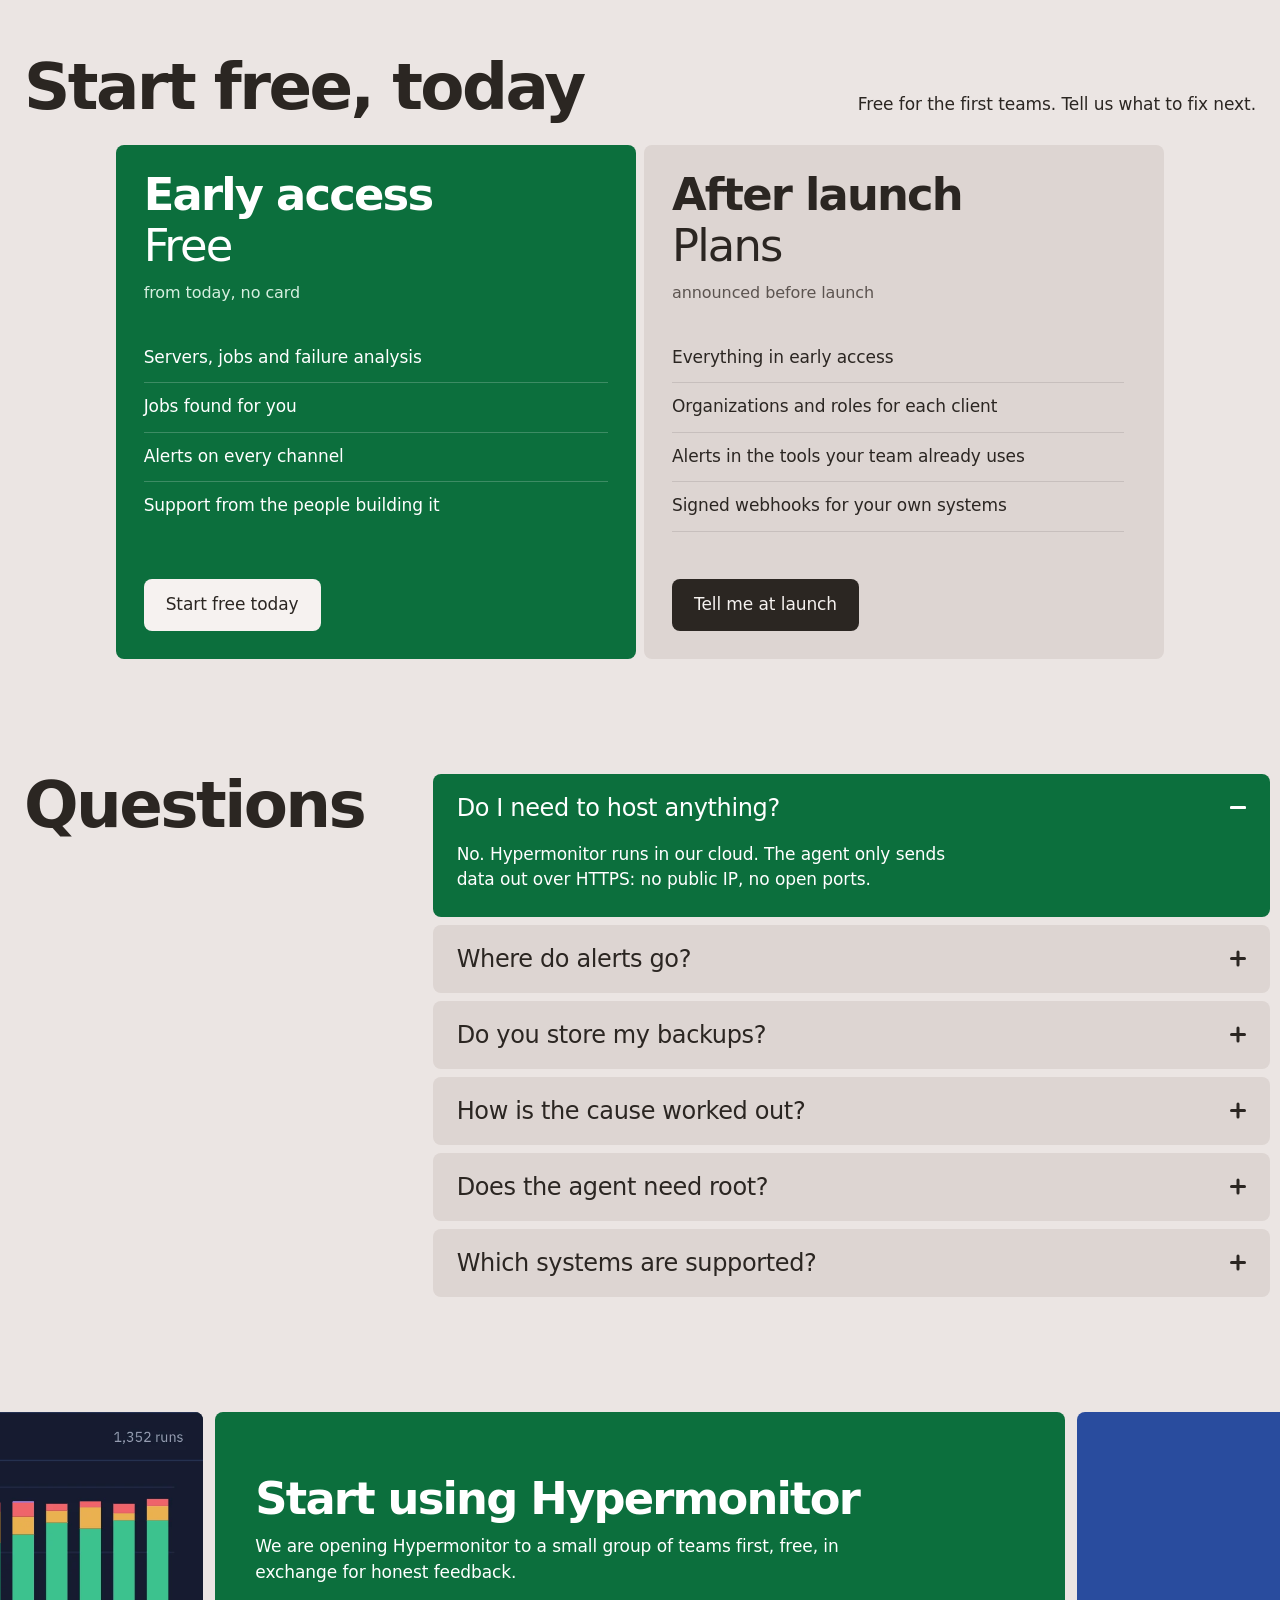
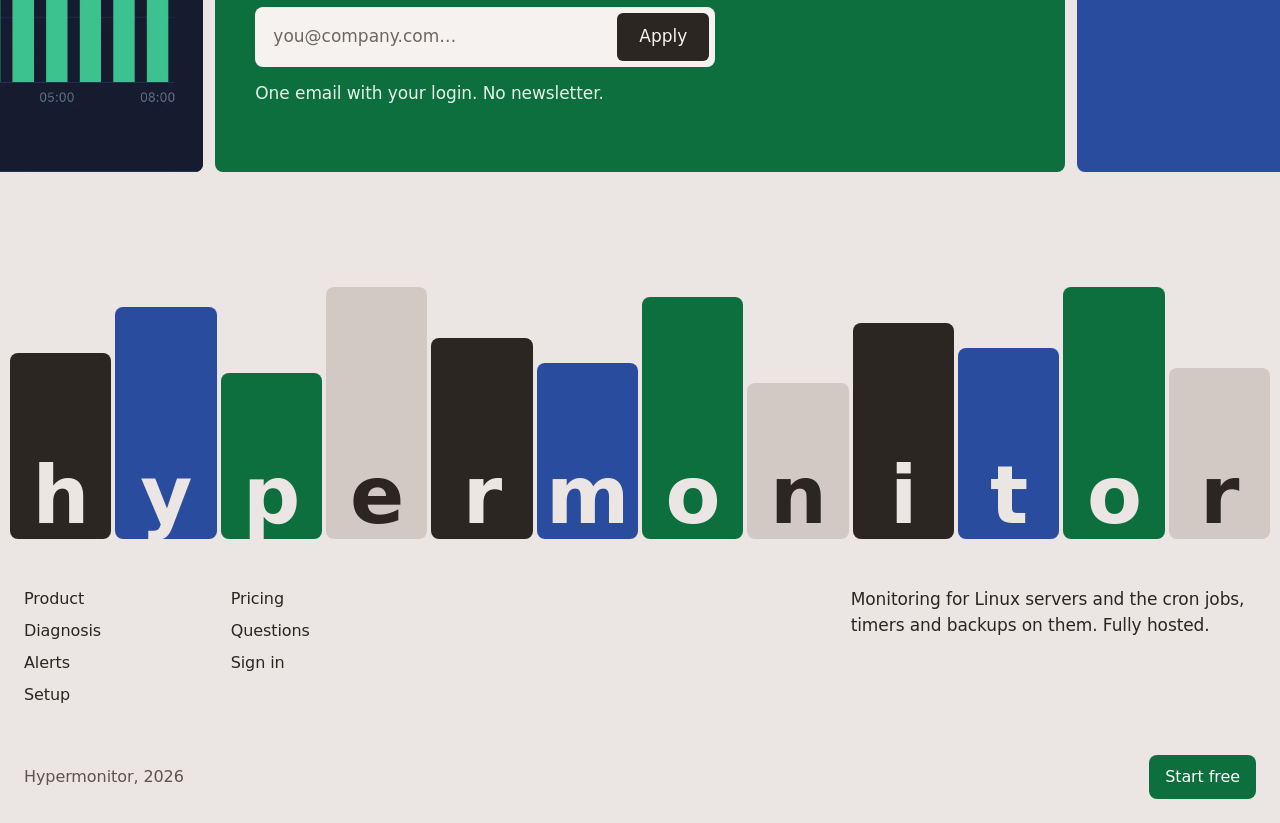
==== commit 5ec92451: "New hero subtitle: find the failure and its cause before your client reports it Co-Authored-By: Clau" ====
--- a/a/index.html
+++ b/a/index.html
@@ -68,7 +68,7 @@
 
   <div class="t t--intro">
     <h1 class="intro__title" data-i18n="hero.title">Smart monitoring</h1>
-    <p class="intro__punch" data-i18n="hero.punch">The cause of every failure, before your client notices.</p>
+    <p class="intro__punch" data-i18n="hero.punch">Find the failure and its cause before your client reports it.</p>
     <p class="intro__sub"><span data-i18n="hero.subA">For</span> <span class="rotator" aria-hidden="true"><span class="rotator__word" id="rotator">servers</span></span><span class="sr-only" data-i18n="hero.subList">servers, scheduled jobs, timers and backups</span><span data-i18n="hero.subB">, watched in one place.</span></p>
     <div class="intro__actions">
       <a class="btn btn--ink" href="#start" data-i18n="cta.startToday">Start free today</a>
--- a/assets/variants.css
+++ b/assets/variants.css
@@ -30,13 +30,15 @@
 
 /* C: centered and conventional, text on top and the video below */
 .hv--c { grid-template-rows: 72px auto auto auto; }
-.hv--c .t--intro { grid-column: 1 / -1; grid-row: 2; align-items: center; text-align: center; gap: 14px; padding: 56px 32px 40px; background: transparent; }
+.hv--c .t--intro { grid-column: 1 / -1; grid-row: 2; align-items: center; text-align: center; gap: 12px; padding: 36px 32px 28px; background: transparent; }
 .hv--c .intro__title { max-width: none; font-size: clamp(2.75rem, 1rem + 4vw, 5.5rem); }
 .hv--c .intro__punch, .hv--c .intro__sub { max-width: 40ch; }
 .hv--c .t--intro .intro__actions { justify-content: center; margin-top: 12px; }
-.hv--c .t--video { grid-column: 2 / 12; grid-row: 3; }
-.hv--c .t--dark { grid-column: 2 / 7; grid-row: 4; min-height: 0; }
-.hv--c .t--accent { grid-column: 7 / 12; grid-row: 4; min-height: 0; }
+/* The video takes what is left of the screen under the text, so the whole first view fits; the two claims match its width */
+.hv--c { --cw: min(calc(100vw - 2 * var(--edge)), max(520px, calc((100svh - 440px) * 1.6))); }
+.hv--c .t--video { grid-column: 1 / -1; grid-row: 3; justify-self: center; width: var(--cw); max-width: 100%; }
+.hv--c .t--dark { grid-column: 1 / 7; grid-row: 4; justify-self: end; width: calc(var(--cw) / 2 - var(--gap) / 2); max-width: 100%; min-height: 0; }
+.hv--c .t--accent { grid-column: 7 / 13; grid-row: 4; justify-self: start; width: calc(var(--cw) / 2 - var(--gap) / 2); max-width: 100%; min-height: 0; }
 
 @media (max-width: 1100px) {
   .hv, .hv--b, .hv--c { grid-template-rows: 64px auto auto; }
@@ -45,9 +47,9 @@
   .hv .t--intro { grid-column: 1 / 8; grid-row: 2; display: flex; padding: 28px; align-items: stretch; text-align: left; background: var(--paper); }
   .hv .t--intro .intro__actions { justify-content: flex-start; }
   .hv .intro__title { font-size: clamp(2.25rem, 1rem + 2.7vw, 4rem); max-width: 14ch; }
-  .hv .t--dark { grid-column: 8 / 13; grid-row: 2; min-height: 0; }
+  .hv .t--dark { grid-column: 8 / 13; grid-row: 2; min-height: 0; width: auto; justify-self: stretch; }
   .hv .t--accent { display: none; }
-  .hv .t--video { grid-column: 1 / -1; grid-row: 3; }
+  .hv .t--video { grid-column: 1 / -1; grid-row: 3; width: auto; justify-self: stretch; }
 }
 @media (max-width: 760px) {
   .hv, .hv--b, .hv--c { grid-template-rows: 56px auto auto auto; }
